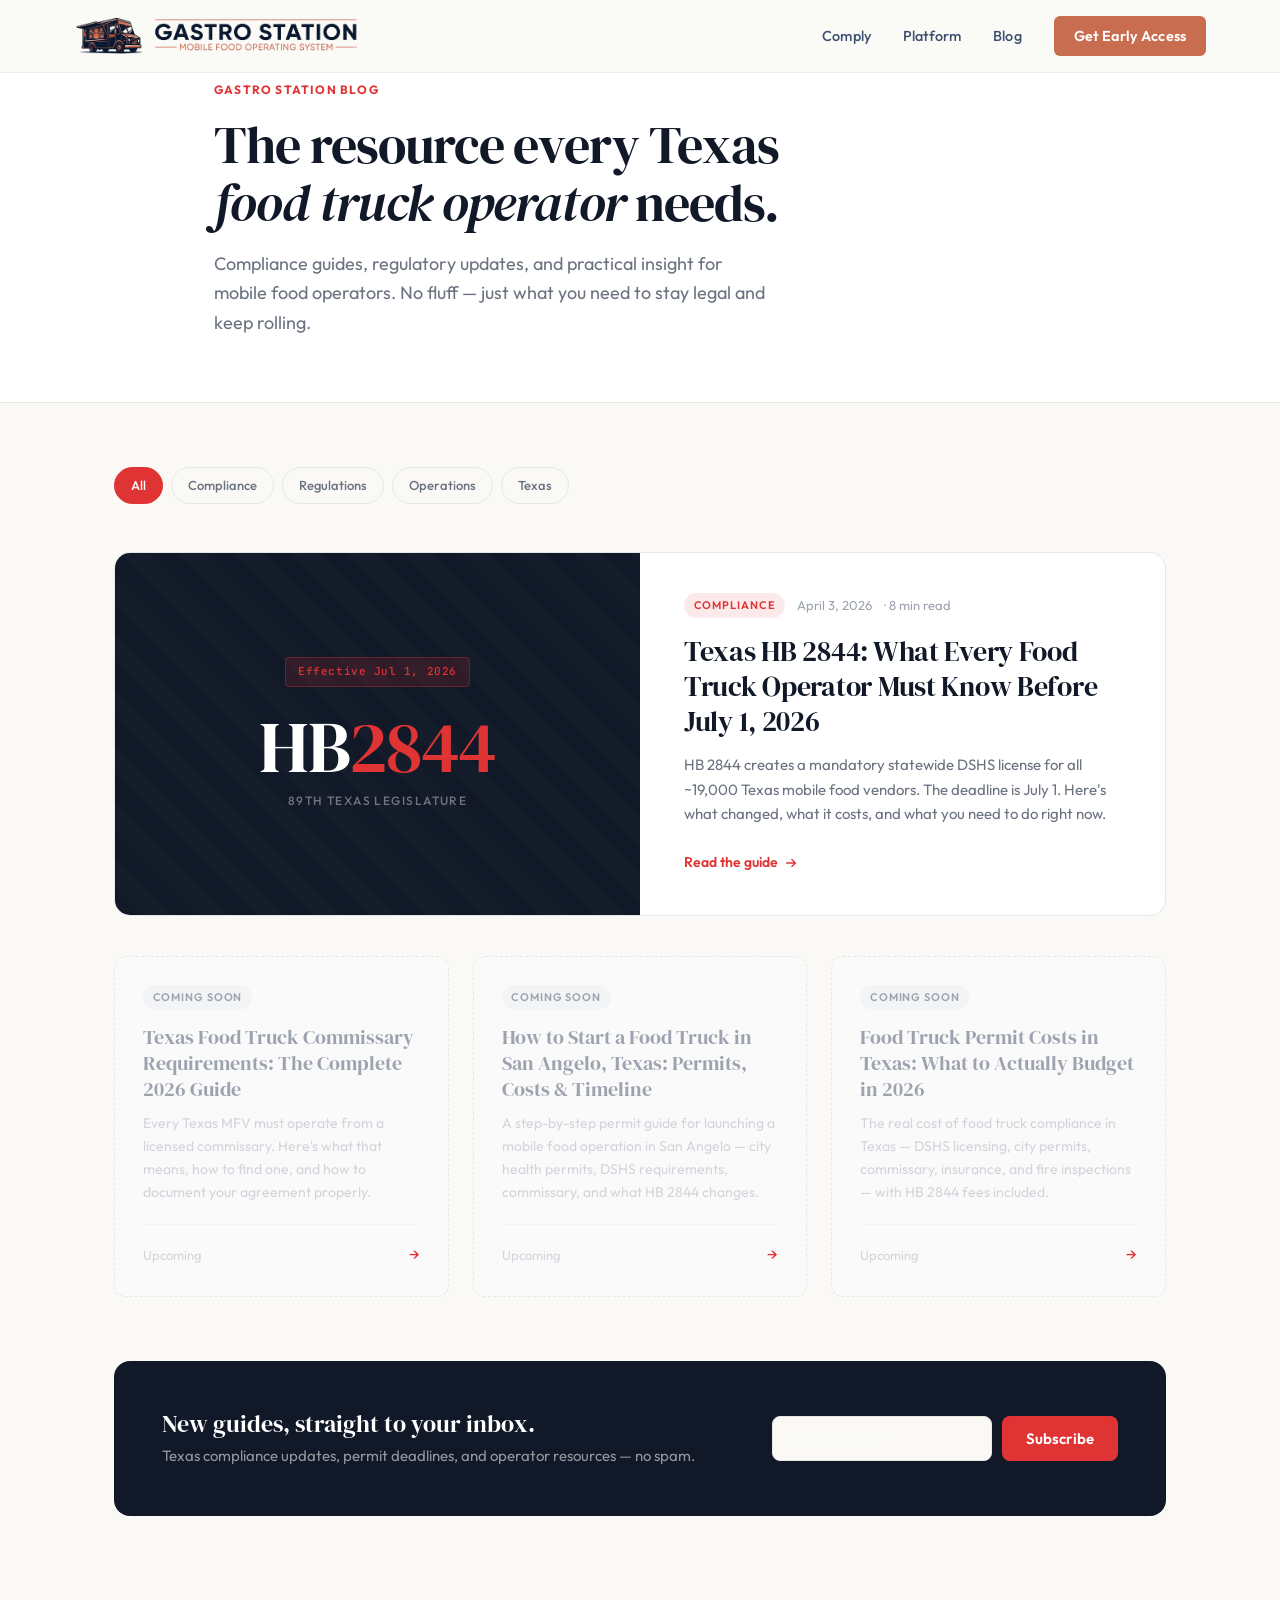
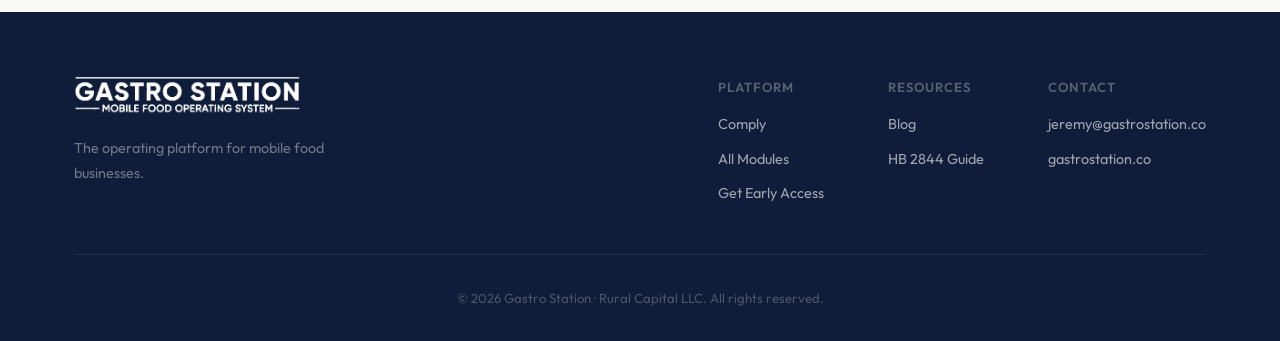
==== blog/index.html @ 03114f3d "Add files via upload add blog directory and first blog post, update sitemap with blog" ====
<!DOCTYPE html>
<html lang="en">
<head>
    <meta charset="UTF-8">
    <meta name="viewport" content="width=device-width, initial-scale=1.0">

    <!-- SEO -->
    <title>Blog — Gastro Station</title>
    <meta name="description" content="Compliance guides, regulatory updates, and practical resources for Texas food truck and mobile food unit operators. Built by Gastro Station.">
    <meta name="author" content="Gastro Station / Rural Capital LLC">
    <meta name="robots" content="index, follow">
    <link rel="canonical" href="https://gastrostation.co/blog/">

    <!-- Open Graph -->
    <meta property="og:title" content="Blog — Gastro Station">
    <meta property="og:description" content="Compliance guides, regulatory updates, and practical resources for Texas food truck and mobile food unit operators.">
    <meta property="og:type" content="website">
    <meta property="og:url" content="https://gastrostation.co/blog/">
    <meta property="og:image" content="https://gastrostation.co/images/og-image.png">
    <meta property="og:site_name" content="Gastro Station">

    <!-- Twitter -->
    <meta name="twitter:card" content="summary_large_image">
    <meta name="twitter:title" content="Blog — Gastro Station">
    <meta name="twitter:description" content="Compliance guides, regulatory updates, and practical resources for Texas food truck operators.">

    <!-- Favicon -->
    <link rel="icon" type="image/svg+xml" href="../favicon.svg">

    <!-- Fonts -->
    <link rel="preconnect" href="https://fonts.googleapis.com">
    <link rel="preconnect" href="https://fonts.gstatic.com" crossorigin>
    <link href="https://fonts.googleapis.com/css2?family=DM+Serif+Display:ital@0;1&family=Outfit:wght@300;400;500;600;700&family=JetBrains+Mono:wght@400;500&display=swap" rel="stylesheet">

    <!-- Shared styles -->
    <link rel="stylesheet" href="../css/style.css">

    <!-- Blog index styles -->
    <style>
        /* ── Blog index hero ─────────────────────────────────────────── */
        .blog-index-hero {
            padding: 5rem 0 4rem;
            background: var(--color-surface, #fff);
            border-bottom: 1px solid var(--color-border, #e5e7eb);
        }

        .blog-index-hero .container {
            max-width: 900px;
        }

        .blog-index-eyebrow {
            font-family: 'Outfit', sans-serif;
            font-size: 0.75rem;
            font-weight: 700;
            text-transform: uppercase;
            letter-spacing: 0.1em;
            color: var(--color-accent, #e03434);
            margin-bottom: 1rem;
        }

        .blog-index-title {
            font-family: 'DM Serif Display', Georgia, serif;
            font-size: clamp(2.25rem, 5vw, 3.25rem);
            font-weight: 400;
            line-height: 1.1;
            color: var(--color-heading, #111827);
            margin-bottom: 1.125rem;
            letter-spacing: -0.02em;
        }

        .blog-index-title em {
            font-style: italic;
        }

        .blog-index-desc {
            font-family: 'Outfit', sans-serif;
            font-size: 1.125rem;
            color: var(--color-text-muted, #6b7280);
            line-height: 1.65;
            max-width: 560px;
        }

        /* ── Blog grid ───────────────────────────────────────────────── */
        .blog-index-body {
            padding: 4rem 0 6rem;
        }

        .blog-index-body .container {
            max-width: 1100px;
        }

        /* Filter tabs */
        .blog-filters {
            display: flex;
            align-items: center;
            gap: 0.5rem;
            margin-bottom: 3rem;
            flex-wrap: wrap;
        }

        .blog-filter {
            font-family: 'Outfit', sans-serif;
            font-size: 0.8125rem;
            font-weight: 500;
            color: var(--color-text-muted, #6b7280);
            background: transparent;
            border: 1px solid var(--color-border, #e5e7eb);
            border-radius: 100px;
            padding: 0.4rem 1rem;
            cursor: pointer;
            text-decoration: none;
            transition: background 0.12s, color 0.12s, border-color 0.12s;
        }

        .blog-filter:hover,
        .blog-filter.active {
            background: var(--color-accent, #e03434);
            color: #fff;
            border-color: var(--color-accent, #e03434);
        }

        /* Featured post */
        .blog-featured {
            display: grid;
            grid-template-columns: 1fr 1fr;
            gap: 0;
            background: #fff;
            border: 1px solid var(--color-border, #e5e7eb);
            border-radius: 16px;
            overflow: hidden;
            margin-bottom: 2.5rem;
            transition: box-shadow 0.2s, transform 0.2s;
            text-decoration: none;
        }

        .blog-featured:hover {
            box-shadow: 0 12px 40px rgba(0,0,0,0.08);
            transform: translateY(-2px);
        }

        @media (max-width: 700px) {
            .blog-featured {
                grid-template-columns: 1fr;
            }
        }

        .blog-featured-visual {
            background: var(--color-dark, #111827);
            min-height: 280px;
            display: flex;
            align-items: center;
            justify-content: center;
            padding: 3rem;
            position: relative;
            overflow: hidden;
        }

        .blog-featured-visual::before {
            content: '';
            position: absolute;
            inset: 0;
            background: repeating-linear-gradient(
                45deg,
                transparent,
                transparent 20px,
                rgba(255,255,255,0.015) 20px,
                rgba(255,255,255,0.015) 40px
            );
        }

        .blog-featured-visual-inner {
            position: relative;
            text-align: center;
        }

        .blog-featured-date-badge {
            display: inline-block;
            font-family: 'JetBrains Mono', monospace;
            font-size: 0.6875rem;
            font-weight: 500;
            color: var(--color-accent, #e03434);
            background: color-mix(in srgb, var(--color-accent, #e03434) 15%, transparent);
            border: 1px solid color-mix(in srgb, var(--color-accent, #e03434) 30%, transparent);
            padding: 0.3rem 0.75rem;
            border-radius: 4px;
            letter-spacing: 0.05em;
            margin-bottom: 1.5rem;
        }

        .blog-featured-law {
            font-family: 'DM Serif Display', Georgia, serif;
            font-size: 4.5rem;
            font-weight: 400;
            color: #fff;
            line-height: 1;
            letter-spacing: -0.02em;
            margin-bottom: 0.5rem;
        }

        .blog-featured-law span {
            color: var(--color-accent, #e03434);
        }

        .blog-featured-law-sub {
            font-family: 'Outfit', sans-serif;
            font-size: 0.75rem;
            font-weight: 500;
            color: rgba(255,255,255,0.4);
            text-transform: uppercase;
            letter-spacing: 0.12em;
        }

        .blog-featured-content {
            padding: 2.5rem 2.75rem;
            display: flex;
            flex-direction: column;
            justify-content: center;
        }

        .blog-featured-meta {
            display: flex;
            align-items: center;
            gap: 0.75rem;
            margin-bottom: 1rem;
        }

        .blog-tag {
            font-family: 'Outfit', sans-serif;
            font-size: 0.6875rem;
            font-weight: 600;
            text-transform: uppercase;
            letter-spacing: 0.08em;
            color: var(--color-accent, #e03434);
            background: color-mix(in srgb, var(--color-accent, #e03434) 10%, transparent);
            padding: 0.2rem 0.6rem;
            border-radius: 100px;
        }

        .blog-date {
            font-family: 'Outfit', sans-serif;
            font-size: 0.8125rem;
            color: var(--color-text-muted, #9ca3af);
        }

        .blog-read-time {
            font-family: 'Outfit', sans-serif;
            font-size: 0.8125rem;
            color: var(--color-text-muted, #9ca3af);
        }

        .blog-featured-title {
            font-family: 'DM Serif Display', Georgia, serif;
            font-size: clamp(1.375rem, 2.5vw, 1.75rem);
            font-weight: 400;
            line-height: 1.25;
            color: var(--color-heading, #111827);
            margin-bottom: 0.875rem;
            letter-spacing: -0.01em;
        }

        .blog-featured-excerpt {
            font-family: 'Outfit', sans-serif;
            font-size: 0.9375rem;
            line-height: 1.65;
            color: var(--color-text-muted, #6b7280);
            margin-bottom: 1.5rem;
        }

        .blog-read-link {
            display: inline-flex;
            align-items: center;
            gap: 0.375rem;
            font-family: 'Outfit', sans-serif;
            font-size: 0.875rem;
            font-weight: 600;
            color: var(--color-accent, #e03434);
            text-decoration: none;
        }

        .blog-read-link svg {
            transition: transform 0.15s;
        }

        .blog-featured:hover .blog-read-link svg {
            transform: translateX(3px);
        }

        /* Grid for additional posts */
        .blog-grid {
            display: grid;
            grid-template-columns: repeat(auto-fill, minmax(300px, 1fr));
            gap: 1.5rem;
        }

        .blog-card {
            background: #fff;
            border: 1px solid var(--color-border, #e5e7eb);
            border-radius: 12px;
            padding: 1.75rem;
            text-decoration: none;
            display: flex;
            flex-direction: column;
            transition: box-shadow 0.2s, transform 0.2s;
        }

        .blog-card:hover {
            box-shadow: 0 8px 24px rgba(0,0,0,0.07);
            transform: translateY(-2px);
        }

        .blog-card-meta {
            display: flex;
            align-items: center;
            gap: 0.625rem;
            margin-bottom: 0.875rem;
        }

        .blog-card-title {
            font-family: 'DM Serif Display', Georgia, serif;
            font-size: 1.25rem;
            font-weight: 400;
            line-height: 1.3;
            color: var(--color-heading, #111827);
            margin-bottom: 0.625rem;
            flex-grow: 1;
        }

        .blog-card-excerpt {
            font-family: 'Outfit', sans-serif;
            font-size: 0.875rem;
            line-height: 1.65;
            color: var(--color-text-muted, #6b7280);
            margin-bottom: 1.25rem;
            flex-grow: 1;
        }

        .blog-card-footer {
            display: flex;
            align-items: center;
            justify-content: space-between;
            padding-top: 1rem;
            border-top: 1px solid var(--color-border, #e5e7eb);
        }

        .blog-card-date {
            font-family: 'Outfit', sans-serif;
            font-size: 0.8125rem;
            color: var(--color-text-muted, #9ca3af);
        }

        .blog-card-arrow {
            font-size: 1rem;
            color: var(--color-accent, #e03434);
            transition: transform 0.15s;
        }

        .blog-card:hover .blog-card-arrow {
            transform: translateX(3px);
        }

        /* Placeholder/coming-soon cards */
        .blog-card-placeholder {
            background: #fafafa;
            border-style: dashed;
        }

        .blog-card-placeholder .blog-card-title {
            color: var(--color-text-muted, #9ca3af);
        }

        .blog-card-placeholder .blog-card-excerpt {
            color: #d1d5db;
        }

        .blog-card-placeholder .blog-card-footer {
            border-top-color: #f3f4f6;
        }

        .blog-card-placeholder .blog-card-date {
            color: #d1d5db;
        }

        .coming-soon-badge {
            font-family: 'Outfit', sans-serif;
            font-size: 0.6875rem;
            font-weight: 600;
            text-transform: uppercase;
            letter-spacing: 0.08em;
            color: #9ca3af;
            background: #f3f4f6;
            padding: 0.2rem 0.6rem;
            border-radius: 100px;
        }

        /* Newsletter / subscribe strip */
        .blog-subscribe {
            margin-top: 4rem;
            background: var(--color-dark, #111827);
            border-radius: 16px;
            padding: 3rem;
            display: flex;
            align-items: center;
            justify-content: space-between;
            gap: 2rem;
        }

        @media (max-width: 640px) {
            .blog-subscribe {
                flex-direction: column;
                text-align: center;
            }
        }

        .blog-subscribe-text h3 {
            font-family: 'DM Serif Display', Georgia, serif;
            font-size: 1.5rem;
            font-weight: 400;
            color: #fff;
            margin-bottom: 0.375rem;
            line-height: 1.25;
        }

        .blog-subscribe-text p {
            font-family: 'Outfit', sans-serif;
            font-size: 0.9375rem;
            color: rgba(255,255,255,0.55);
            margin: 0;
            line-height: 1.5;
        }

        .blog-subscribe-form {
            display: flex;
            gap: 0.625rem;
            flex-shrink: 0;
        }

        @media (max-width: 480px) {
            .blog-subscribe-form {
                flex-direction: column;
                width: 100%;
            }
        }

        .blog-subscribe-input {
            font-family: 'Outfit', sans-serif;
            font-size: 0.9375rem;
            background: rgba(255,255,255,0.08);
            border: 1px solid rgba(255,255,255,0.15);
            color: #fff;
            padding: 0.75rem 1.125rem;
            border-radius: 8px;
            outline: none;
            width: 220px;
            transition: border-color 0.15s;
        }

        .blog-subscribe-input::placeholder {
            color: rgba(255,255,255,0.35);
        }

        .blog-subscribe-input:focus {
            border-color: rgba(255,255,255,0.4);
        }

        .blog-subscribe-btn {
            font-family: 'Outfit', sans-serif;
            font-weight: 600;
            font-size: 0.9375rem;
            background: var(--color-accent, #e03434);
            color: #fff;
            border: none;
            padding: 0.75rem 1.5rem;
            border-radius: 8px;
            cursor: pointer;
            white-space: nowrap;
            transition: opacity 0.15s;
        }

        .blog-subscribe-btn:hover {
            opacity: 0.88;
        }

        /* Nav logo */
        .nav-logo-img {
            height: 36px;
            width: auto;
        }
    </style>
</head>
<body>

    <!-- Navigation -->
    <nav class="nav" id="nav">
        <div class="container nav-container">
            <a href="https://gastrostation.co" class="nav-logo" aria-label="Gastro Station Home">
                <img src="../images/logo.png" alt="Gastro Station" class="nav-logo-img">
            </a>
            <div class="nav-links">
                <a href="https://gastrostation.co/#comply" class="nav-link">Comply</a>
                <a href="https://gastrostation.co/#platform" class="nav-link">Platform</a>
                <a href="/blog/" class="nav-link" aria-current="page">Blog</a>
                <a href="https://gastrostation.co/#signup" class="nav-link nav-cta">Get Early Access</a>
            </div>
            <button class="nav-toggle" aria-label="Toggle navigation" aria-expanded="false">
                <span></span><span></span><span></span>
            </button>
        </div>
    </nav>

    <!-- Mobile Nav -->
    <div class="mobile-nav" id="mobile-nav" role="navigation" aria-label="Mobile navigation">
        <a href="https://gastrostation.co/#comply" class="mobile-nav-link">Comply</a>
        <a href="https://gastrostation.co/#platform" class="mobile-nav-link">Platform</a>
        <a href="/blog/" class="mobile-nav-link">Blog</a>
        <a href="https://gastrostation.co/#signup" class="mobile-nav-link nav-cta">Get Early Access</a>
    </div>

    <!-- Hero -->
    <section class="blog-index-hero">
        <div class="container">
            <div class="blog-index-eyebrow">Gastro Station Blog</div>
            <h1 class="blog-index-title">The resource every Texas<br><em>food truck operator</em> needs.</h1>
            <p class="blog-index-desc">Compliance guides, regulatory updates, and practical insight for mobile food operators. No fluff — just what you need to stay legal and keep rolling.</p>
        </div>
    </section>

    <!-- Blog content -->
    <main class="blog-index-body">
        <div class="container">

            <!-- Filter tabs -->
            <div class="blog-filters" role="navigation" aria-label="Blog categories">
                <a href="#" class="blog-filter active">All</a>
                <a href="#" class="blog-filter">Compliance</a>
                <a href="#" class="blog-filter">Regulations</a>
                <a href="#" class="blog-filter">Operations</a>
                <a href="#" class="blog-filter">Texas</a>
            </div>

            <!-- Featured post -->
            <a href="/blog/texas-hb-2844-food-truck-license.html" class="blog-featured" aria-label="Read: Texas HB 2844 — What Every Food Truck Operator Must Know Before July 1, 2026">
                <div class="blog-featured-visual">
                    <div class="blog-featured-visual-inner">
                        <div class="blog-featured-date-badge">Effective Jul 1, 2026</div>
                        <div class="blog-featured-law">HB<span>2844</span></div>
                        <div class="blog-featured-law-sub">89th Texas Legislature</div>
                    </div>
                </div>
                <div class="blog-featured-content">
                    <div class="blog-featured-meta">
                        <span class="blog-tag">Compliance</span>
                        <span class="blog-date">April 3, 2026</span>
                        <span class="blog-read-time">· 8 min read</span>
                    </div>
                    <h2 class="blog-featured-title">Texas HB 2844: What Every Food Truck Operator Must Know Before July 1, 2026</h2>
                    <p class="blog-featured-excerpt">HB 2844 creates a mandatory statewide DSHS license for all ~19,000 Texas mobile food vendors. The deadline is July 1. Here's what changed, what it costs, and what you need to do right now.</p>
                    <span class="blog-read-link">
                        Read the guide
                        <svg viewBox="0 0 16 16" fill="none" width="14" height="14"><path d="M3 8h10M9 4l4 4-4 4" stroke="currentColor" stroke-width="1.5" stroke-linecap="round" stroke-linejoin="round"/></svg>
                    </span>
                </div>
            </a>

            <!-- Post grid — coming soon placeholders to show the pattern -->
            <div class="blog-grid">

                <!-- Placeholder 2 -->
                <div class="blog-card blog-card-placeholder" aria-hidden="true">
                    <div class="blog-card-meta">
                        <span class="coming-soon-badge">Coming Soon</span>
                    </div>
                    <h3 class="blog-card-title">Texas Food Truck Commissary Requirements: The Complete 2026 Guide</h3>
                    <p class="blog-card-excerpt">Every Texas MFV must operate from a licensed commissary. Here's what that means, how to find one, and how to document your agreement properly.</p>
                    <div class="blog-card-footer">
                        <span class="blog-card-date">Upcoming</span>
                        <span class="blog-card-arrow">→</span>
                    </div>
                </div>

                <!-- Placeholder 3 -->
                <div class="blog-card blog-card-placeholder" aria-hidden="true">
                    <div class="blog-card-meta">
                        <span class="coming-soon-badge">Coming Soon</span>
                    </div>
                    <h3 class="blog-card-title">How to Start a Food Truck in San Angelo, Texas: Permits, Costs &amp; Timeline</h3>
                    <p class="blog-card-excerpt">A step-by-step permit guide for launching a mobile food operation in San Angelo — city health permits, DSHS requirements, commissary, and what HB 2844 changes.</p>
                    <div class="blog-card-footer">
                        <span class="blog-card-date">Upcoming</span>
                        <span class="blog-card-arrow">→</span>
                    </div>
                </div>

                <!-- Placeholder 4 -->
                <div class="blog-card blog-card-placeholder" aria-hidden="true">
                    <div class="blog-card-meta">
                        <span class="coming-soon-badge">Coming Soon</span>
                    </div>
                    <h3 class="blog-card-title">Food Truck Permit Costs in Texas: What to Actually Budget in 2026</h3>
                    <p class="blog-card-excerpt">The real cost of food truck compliance in Texas — DSHS licensing, city permits, commissary, insurance, and fire inspections — with HB 2844 fees included.</p>
                    <div class="blog-card-footer">
                        <span class="blog-card-date">Upcoming</span>
                        <span class="blog-card-arrow">→</span>
                    </div>
                </div>

            </div>

            <!-- Subscribe strip -->
            <div class="blog-subscribe">
                <div class="blog-subscribe-text">
                    <h3>New guides, straight to your inbox.</h3>
                    <p>Texas compliance updates, permit deadlines, and operator resources — no spam.</p>
                </div>
                <form class="blog-subscribe-form" name="blog-subscribe" method="POST" data-netlify="true" action="/success.html">
                    <input type="hidden" name="form-name" value="blog-subscribe">
                    <input
                        type="email"
                        name="email"
                        class="blog-subscribe-input"
                        placeholder="you@email.com"
                        required
                        aria-label="Email address"
                    >
                    <button type="submit" class="blog-subscribe-btn">Subscribe</button>
                </form>
            </div>

        </div>
    </main>

    <!-- Footer -->
    <footer class="footer">
        <div class="container">
            <div class="footer-content">
                <div class="footer-brand">
                    <div class="footer-logo">
                        <img src="../images/logo-footer.png" alt="Gastro Station" class="footer-logo-img">
                    </div>
                    <p class="footer-tagline">The operating platform for mobile food businesses.</p>
                </div>
                <div class="footer-links">
                    <div class="footer-col">
                        <h4>Platform</h4>
                        <a href="https://gastrostation.co/#comply">Comply</a>
                        <a href="https://gastrostation.co/#platform">All Modules</a>
                        <a href="https://gastrostation.co/#signup">Get Early Access</a>
                    </div>
                    <div class="footer-col">
                        <h4>Resources</h4>
                        <a href="/blog/">Blog</a>
                        <a href="/blog/texas-hb-2844-food-truck-license.html">HB 2844 Guide</a>
                    </div>
                    <div class="footer-col">
                        <h4>Contact</h4>
                        <a href="mailto:jeremy@gastrostation.co">jeremy@gastrostation.co</a>
                        <a href="https://gastrostation.co">gastrostation.co</a>
                    </div>
                </div>
            </div>
            <div class="footer-bottom">
                <p>&copy; 2026 Gastro Station &middot; Rural Capital LLC. All rights reserved.</p>
            </div>
        </div>
    </footer>

    <script>
        // Nav scroll
        const nav = document.getElementById('nav');
        window.addEventListener('scroll', () => {
            nav.classList.toggle('nav-scrolled', window.scrollY > 20);
        });

        // Mobile nav toggle
        const toggle = document.querySelector('.nav-toggle');
        const mobileNav = document.getElementById('mobile-nav');
        if (toggle && mobileNav) {
            toggle.addEventListener('click', () => {
                const expanded = toggle.getAttribute('aria-expanded') === 'true';
                toggle.setAttribute('aria-expanded', String(!expanded));
                mobileNav.classList.toggle('active');
            });
        }
    </script>

</body>
</html>
---- css/style.css ----
/* ============================================
   GASTRO STATION — Landing Page Styles
   Aesthetic: Editorial warmth + industrial clarity
   ============================================ */

/* --- CSS Variables --- */
:root {
    /* Core palette — navy + terra cotta (logo-matched) */
    --navy: #0f1d3a;
    --navy-mid: #1e2d4d;
    --slate: #3d4f6e;
    --warm-gray: #7a8a9e;
    --light-gray: #e8e6e1;
    --cream: #f5f3ee;
    --off-white: #faf9f6;
    --white: #ffffff;

    /* Accent — terra cotta from logo */
    --terra-cotta: #c86d4f;
    --terra-cotta-dark: #a85a3f;
    --terra-cotta-light: #d9896e;
    --terra-cotta-glow: rgba(200, 109, 79, 0.15);
    --terra-cotta-subtle: rgba(200, 109, 79, 0.08);

    /* Functional */
    --green: #2d8a56;
    --green-bg: rgba(45, 138, 86, 0.1);
    --amber: #d4920a;
    --amber-bg: rgba(212, 146, 10, 0.1);
    --red: #c23a3a;
    --red-bg: rgba(194, 58, 58, 0.1);

    /* Backgrounds */
    --bg-primary: var(--off-white);
    --bg-section: var(--cream);
    --bg-dark: var(--navy);
    --bg-card: var(--white);

    /* Typography */
    --font-display: 'DM Serif Display', Georgia, serif;
    --font-body: 'Outfit', -apple-system, sans-serif;
    --font-mono: 'JetBrains Mono', monospace;

    /* Spacing */
    --section-padding: 7rem 0;
    --container-width: 1180px;

    /* Motion */
    --ease-out: cubic-bezier(0.16, 1, 0.3, 1);
    --ease-spring: cubic-bezier(0.34, 1.56, 0.64, 1);
}

/* --- Reset & Base --- */
*, *::before, *::after {
    box-sizing: border-box;
    margin: 0;
    padding: 0;
}

html {
    scroll-behavior: smooth;
    -webkit-font-smoothing: antialiased;
    -moz-osx-font-smoothing: grayscale;
}

body {
    font-family: var(--font-body);
    font-weight: 400;
    font-size: 1rem;
    line-height: 1.7;
    color: var(--navy);
    background: var(--bg-primary);
    overflow-x: hidden;
}

.container {
    max-width: var(--container-width);
    margin: 0 auto;
    padding: 0 1.5rem;
}

img { max-width: 100%; height: auto; }
a { color: inherit; text-decoration: none; }
.hidden { display: none !important; }
.hide-mobile { display: inline; }
.sr-only {
    position: absolute;
    width: 1px;
    height: 1px;
    padding: 0;
    margin: -1px;
    overflow: hidden;
    clip: rect(0, 0, 0, 0);
    white-space: nowrap;
    border: 0;
}

/* Paintbrush underline — used on "first" in problem section */
.text-brush-first {
    position: relative;
    white-space: nowrap;
    color: var(--terra-cotta);
}

.text-brush-first::after {
    content: '';
    position: absolute;
    left: -3px;
    right: -3px;
    bottom: -7px;
    height: 14px;
    background-image: url("data:image/svg+xml,%3Csvg xmlns='http://www.w3.org/2000/svg' viewBox='0 0 120 14' preserveAspectRatio='none'%3E%3Cpath d='M3,9 C20,5.5 55,5 85,6.5 C100,7.5 112,8 118,9.5 C116,12 108,13 95,12 C72,11 38,11.5 12,11 C7,10.5 3,10.5 3,9 Z' fill='%23c86d4f' opacity='0.88'/%3E%3Cpath d='M108,7.5 C113,7 117,8 119,9.5' stroke='%23c86d4f' stroke-width='1.5' fill='none' stroke-linecap='round' opacity='0.45'/%3E%3C/svg%3E");
    background-repeat: no-repeat;
    background-size: 100% 100%;
    pointer-events: none;
}

/* --- Typography --- */
h1, h2, h3 {
    font-family: var(--font-display);
    font-weight: 400;
    line-height: 1.15;
}

h2 { font-size: clamp(2rem, 5vw, 3rem); }
h3 { font-size: clamp(1.25rem, 2.5vw, 1.5rem); }

/* --- Buttons --- */
.btn {
    display: inline-flex;
    align-items: center;
    gap: 0.5rem;
    padding: 0.875rem 1.75rem;
    font-family: var(--font-body);
    font-size: 0.95rem;
    font-weight: 600;
    border-radius: 8px;
    border: none;
    cursor: pointer;
    transition: all 0.3s var(--ease-out);
    text-decoration: none;
    letter-spacing: 0.01em;
}

.btn-primary {
    background: var(--terra-cotta);
    color: var(--white);
    box-shadow: 0 2px 12px rgba(200, 109, 79, 0.3);
}

.btn-primary:hover {
    background: var(--terra-cotta-dark);
    box-shadow: 0 4px 20px rgba(200, 109, 79, 0.4);
    transform: translateY(-1px);
}

.btn-ghost {
    background: transparent;
    color: var(--navy);
    border: 1.5px solid var(--navy);
}

.btn-ghost:hover {
    background: var(--navy);
    color: var(--white);
}

.btn-arrow {
    width: 18px;
    height: 18px;
    transition: transform 0.3s var(--ease-out);
}

.btn:hover .btn-arrow {
    transform: translateX(3px);
}

/* --- Navigation --- */
.nav {
    position: fixed;
    top: 0;
    left: 0;
    right: 0;
    z-index: 100;
    background: rgba(250, 249, 246, 0.85);
    backdrop-filter: blur(20px);
    -webkit-backdrop-filter: blur(20px);
    border-bottom: 1px solid rgba(15, 29, 58, 0.06);
    transition: all 0.3s var(--ease-out);
}

.nav.scrolled {
    box-shadow: 0 1px 20px rgba(15, 29, 58, 0.08);
}

.nav-container {
    display: flex;
    align-items: center;
    justify-content: space-between;
    height: 72px;
}

.nav-logo {
    display: flex;
    align-items: center;
    text-decoration: none;
}

.nav-logo-img {
    height: 44px;
    width: auto;
}

.nav-links {
    display: flex;
    align-items: center;
    gap: 2rem;
}

.nav-link {
    font-size: 0.9rem;
    font-weight: 500;
    color: var(--slate);
    transition: color 0.2s;
    letter-spacing: 0.01em;
}

.nav-link:hover {
    color: var(--navy);
}

.nav-link.nav-cta {
    background: var(--terra-cotta);
    color: var(--white);
    padding: 0.5rem 1.25rem;
    border-radius: 6px;
    font-weight: 600;
}

.nav-link.nav-cta:hover {
    background: var(--terra-cotta-dark);
}

/* Mobile nav toggle */
.nav-toggle {
    display: none;
    flex-direction: column;
    gap: 5px;
    background: none;
    border: none;
    cursor: pointer;
    padding: 4px;
}

.nav-toggle span {
    display: block;
    width: 24px;
    height: 2px;
    background: var(--navy);
    border-radius: 2px;
    transition: all 0.3s var(--ease-out);
}

.nav-toggle.active span:nth-child(1) {
    transform: rotate(45deg) translate(5px, 5px);
}
.nav-toggle.active span:nth-child(2) {
    opacity: 0;
}
.nav-toggle.active span:nth-child(3) {
    transform: rotate(-45deg) translate(5px, -5px);
}

.mobile-nav {
    position: fixed;
    top: 72px;
    left: 0;
    right: 0;
    background: var(--off-white);
    padding: 1.5rem;
    display: none;
    flex-direction: column;
    gap: 1rem;
    z-index: 99;
    border-bottom: 1px solid rgba(15, 29, 58, 0.08);
    box-shadow: 0 8px 30px rgba(15, 29, 58, 0.1);
}

.mobile-nav.active {
    display: flex;
}

.mobile-nav-link {
    font-size: 1.1rem;
    font-weight: 500;
    color: var(--navy);
    padding: 0.75rem 0;
    border-bottom: 1px solid var(--light-gray);
}

.mobile-nav-link.nav-cta {
    background: var(--terra-cotta);
    color: var(--white);
    border: none;
    padding: 0.875rem 1.5rem;
    border-radius: 8px;
    text-align: center;
    margin-top: 0.5rem;
}

/* --- Hero Section --- */
.hero {
    padding: 10rem 0 6rem;
    position: relative;
    overflow: hidden;
    min-height: 85vh;
    display: flex;
    align-items: center;
}

.hero-bg-pattern {
    position: absolute;
    inset: 0;
    background-image:
        radial-gradient(circle at 20% 50%, var(--terra-cotta-subtle) 0%, transparent 50%),
        radial-gradient(circle at 80% 20%, rgba(15, 29, 58, 0.03) 0%, transparent 40%);
    pointer-events: none;
}

/* Subtle grain overlay */
.hero::before {
    content: '';
    position: absolute;
    inset: 0;
    background: url("data:image/svg+xml,%3Csvg viewBox='0 0 256 256' xmlns='http://www.w3.org/2000/svg'%3E%3Cfilter id='n'%3E%3CfeTurbulence type='fractalNoise' baseFrequency='0.85' numOctaves='4' stitchTiles='stitch'/%3E%3C/filter%3E%3Crect width='100%25' height='100%25' filter='url(%23n)' opacity='0.03'/%3E%3C/svg%3E");
    pointer-events: none;
    z-index: 0;
}

.hero > .container {
    position: relative;
    z-index: 1;
    display: grid;
    grid-template-columns: 1fr 1fr;
    gap: 4rem;
    align-items: center;
}

.hero-badge {
    display: inline-flex;
    align-items: center;
    gap: 0.5rem;
    padding: 0.4rem 1rem;
    background: var(--terra-cotta-glow);
    border: 1px solid rgba(200, 109, 79, 0.2);
    border-radius: 100px;
    font-size: 0.82rem;
    font-weight: 600;
    color: var(--terra-cotta-dark);
    margin-bottom: 1.5rem;
    letter-spacing: 0.02em;
}

.badge-dot {
    width: 7px;
    height: 7px;
    background: var(--terra-cotta);
    border-radius: 50%;
    animation: pulse-dot 2s ease-in-out infinite;
}

@keyframes pulse-dot {
    0%, 100% { opacity: 1; }
    50% { opacity: 0.4; }
}

.hero-headline {
    font-size: clamp(2.75rem, 6vw, 4rem);
    line-height: 1.08;
    color: var(--navy);
    margin-bottom: 1.25rem;
}

.hero-headline em {
    color: var(--terra-cotta);
    font-style: italic;
}

.hero-sub {
    font-size: 1.15rem;
    color: var(--slate);
    line-height: 1.7;
    margin-bottom: 2rem;
    max-width: 480px;
}

.hero-actions {
    display: flex;
    gap: 1rem;
    margin-bottom: 1.5rem;
    flex-wrap: wrap;
}

.hero-note {
    font-size: 0.82rem;
    color: var(--warm-gray);
    font-weight: 500;
}

/* Hero dashboard mockup */
.hero-visual {
    position: relative;
}

.hero-card {
    background: var(--white);
    border-radius: 12px;
    border: 1px solid rgba(15, 29, 58, 0.08);
    box-shadow:
        0 1px 3px rgba(15, 29, 58, 0.04),
        0 8px 40px rgba(15, 29, 58, 0.08);
    overflow: hidden;
    animation: card-float 0.8s var(--ease-out) both;
}

.hero-card-main {
    animation-delay: 0.2s;
}

@keyframes card-float {
    from {
        opacity: 0;
        transform: translateY(20px);
    }
    to {
        opacity: 1;
        transform: translateY(0);
    }
}

.card-header {
    display: flex;
    align-items: center;
    gap: 0.6rem;
    padding: 1rem 1.25rem;
    background: var(--cream);
    font-size: 0.85rem;
    font-weight: 600;
    color: var(--navy);
    border-bottom: 1px solid rgba(15, 29, 58, 0.06);
}

.card-status {
    width: 8px;
    height: 8px;
    border-radius: 50%;
}

.card-status-good {
    background: var(--green);
}

.card-items {
    padding: 0.5rem 0;
}

.card-item {
    display: flex;
    align-items: center;
    gap: 0.75rem;
    padding: 0.625rem 1.25rem;
    font-size: 0.82rem;
    border-bottom: 1px solid rgba(15, 29, 58, 0.04);
}

.card-item:last-child {
    border-bottom: none;
}

.item-check {
    width: 22px;
    height: 22px;
    display: flex;
    align-items: center;
    justify-content: center;
    background: var(--green-bg);
    color: var(--green);
    border-radius: 50%;
    font-size: 0.7rem;
    font-weight: 700;
    flex-shrink: 0;
}

.item-check.warning-icon {
    background: var(--amber-bg);
    color: var(--amber);
}

.item-label {
    flex: 1;
    font-weight: 500;
    color: var(--navy);
}

.item-badge {
    font-size: 0.7rem;
    font-weight: 600;
    padding: 0.2rem 0.6rem;
    border-radius: 100px;
    letter-spacing: 0.02em;
}

.item-current {
    background: var(--green-bg);
    color: var(--green);
}

.item-expiring {
    background: var(--amber-bg);
    color: var(--amber);
}

.card-footer {
    display: flex;
    justify-content: space-between;
    align-items: center;
    padding: 0.75rem 1.25rem;
    background: var(--cream);
    font-size: 0.78rem;
    border-top: 1px solid rgba(15, 29, 58, 0.06);
}

.card-score {
    font-weight: 600;
    color: var(--green);
}

.card-action {
    font-weight: 600;
    color: var(--terra-cotta);
}

.hero-card-alert {
    position: absolute;
    bottom: -1.5rem;
    left: -2rem;
    display: flex;
    align-items: center;
    gap: 0.75rem;
    padding: 0.875rem 1.25rem;
    animation-delay: 0.6s;
    max-width: 300px;
}

.alert-icon {
    font-size: 1.25rem;
    flex-shrink: 0;
}

.alert-content {
    display: flex;
    flex-direction: column;
    font-size: 0.78rem;
    line-height: 1.4;
}

.alert-content strong {
    color: var(--navy);
}

.alert-content span {
    color: var(--warm-gray);
}

/* --- Sections --- */
.section {
    padding: var(--section-padding);
}

.section-intro {
    max-width: 640px;
    margin-bottom: 3.5rem;
}

.section-label {
    display: inline-block;
    font-family: var(--font-mono);
    font-size: 0.78rem;
    font-weight: 500;
    text-transform: uppercase;
    letter-spacing: 0.12em;
    color: var(--terra-cotta);
    margin-bottom: 0.75rem;
}

.section-title {
    margin-bottom: 1rem;
    color: var(--navy);
}

.accent {
    color: var(--terra-cotta);
}

.section-desc {
    font-size: 1.05rem;
    color: var(--slate);
    line-height: 1.75;
}

/* --- Problem Section --- */
.problem-section {
    background: var(--bg-section);
}

.problem-grid {
    display: grid;
    grid-template-columns: repeat(3, 1fr);
    gap: 2rem;
}

.problem-card {
    padding: 2rem;
    background: var(--white);
    border-radius: 12px;
    border: 1px solid rgba(15, 29, 58, 0.06);
}

.problem-number {
    font-family: var(--font-mono);
    font-size: 0.82rem;
    font-weight: 500;
    color: var(--terra-cotta);
    margin-bottom: 1rem;
    letter-spacing: 0.05em;
}

.problem-card h3 {
    margin-bottom: 0.75rem;
}

.problem-card p {
    font-size: 0.95rem;
    color: var(--slate);
    line-height: 1.7;
}

/* --- Comply Features --- */
.comply-section {
    background: var(--bg-primary);
}

.features-grid {
    display: grid;
    grid-template-columns: repeat(2, 1fr);
    gap: 1.5rem;
}

.feature-card {
    padding: 2.25rem;
    background: var(--white);
    border-radius: 12px;
    border: 1px solid rgba(15, 29, 58, 0.06);
    transition: all 0.3s var(--ease-out);
}

.feature-card:hover {
    border-color: rgba(200, 109, 79, 0.15);
    box-shadow: 0 4px 24px rgba(15, 29, 58, 0.06);
}

.feature-card-large {
    grid-column: 1 / -1;
    display: grid;
    grid-template-columns: 1fr 1fr;
    gap: 2rem;
    background: var(--navy);
    color: var(--off-white);
    border: none;
}

.feature-card-large:hover {
    border-color: transparent;
    box-shadow: 0 8px 40px rgba(15, 29, 58, 0.2);
}

.feature-card-large h3 {
    color: var(--white);
}

.feature-card-large p {
    color: var(--white);
}

.feature-icon {
    width: 44px;
    height: 44px;
    display: flex;
    align-items: center;
    justify-content: center;
    margin-bottom: 1.25rem;
    color: var(--terra-cotta);
}

.feature-icon svg {
    width: 32px;
    height: 32px;
}

.feature-card h3 {
    margin-bottom: 0.75rem;
}

.feature-card p {
    font-size: 0.95rem;
    color: var(--slate);
    line-height: 1.7;
}

.feature-card.feature-card-large p {
    color: rgba(255, 255, 255, 0.85);
}

.feature-card-large .feature-icon {
    color: var(--terra-cotta-light);
}

.feature-list {
    list-style: none;
    padding: 0;
    /* margin-top: 1.5rem; */
}

.feature-list li {
    position: relative;
    padding-left: 1.25rem;
    margin-bottom: 0.625rem;
    font-size: 0.9rem;
    color: rgba(255, 255, 255, 0.9);
}

.feature-list li::before {
    content: '';
    position: absolute;
    left: 0;
    top: 0.55em;
    width: 6px;
    height: 6px;
    background: var(--terra-cotta);
    border-radius: 50%;
}

/* --- Pricing Teaser --- */
.pricing-teaser {
    margin-top: 3rem;
    display: flex;
    justify-content: center;
}

.pricing-card {
    text-align: center;
    padding: 2.5rem 3rem;
    background: var(--cream);
    border-radius: 16px;
    border: 1px solid rgba(15, 29, 58, 0.06);
    max-width: 500px;
    width: 100%;
}

.pricing-amount {
    display: flex;
    align-items: baseline;
    justify-content: center;
    gap: 0.1rem;
    margin-bottom: 0.5rem;
}

.pricing-dollar {
    font-family: var(--font-display);
    font-size: 1.5rem;
    color: var(--navy);
}

.pricing-number {
    font-family: var(--font-display);
    font-size: 3.5rem;
    line-height: 1;
    color: var(--navy);
}

.pricing-period {
    font-size: 0.95rem;
    color: var(--warm-gray);
    font-weight: 500;
    margin-left: 0.25rem;
}

.pricing-desc {
    font-size: 1rem;
    color: var(--slate);
    margin-bottom: 1rem;
}

.pricing-details {
    display: flex;
    align-items: center;
    justify-content: center;
    gap: 0.75rem;
    font-size: 0.82rem;
    color: var(--warm-gray);
    font-weight: 500;
    flex-wrap: wrap;
}

.pricing-divider {
    color: var(--light-gray);
}

/* --- Platform Section --- */
.platform-section {
    background: var(--bg-dark);
    color: var(--off-white);
}

.platform-section .section-label {
    color: var(--terra-cotta-light);
}

.platform-section .section-title {
    color: var(--white);
}

.platform-section .section-desc {
    color: rgba(255, 255, 255, 0.6);
}

.modules-grid {
    display: grid;
    grid-template-columns: repeat(3, 1fr);
    gap: 1.25rem;
}

.module-card {
    padding: 2rem;
    border-radius: 12px;
    border: 1px solid rgba(255, 255, 255, 0.08);
    background: rgba(255, 255, 255, 0.04);
    transition: all 0.3s var(--ease-out);
    position: relative;
    overflow: hidden;
}

.module-card:hover {
    border-color: rgba(255, 255, 255, 0.12);
    background: rgba(255, 255, 255, 0.06);
}

.module-active {
    border-color: var(--terra-cotta);
    background: rgba(200, 109, 79, 0.08);
}

.module-active:hover {
    background: rgba(200, 109, 79, 0.12);
    border-color: var(--terra-cotta);
}

.module-status {
    font-family: var(--font-mono);
    font-size: 0.7rem;
    font-weight: 500;
    text-transform: uppercase;
    letter-spacing: 0.1em;
    color: rgba(255, 255, 255, 0.4);
    margin-bottom: 1rem;
}

.module-active .module-status {
    color: var(--terra-cotta-light);
}

.module-status:has(+ .module-icon + h3 + p) {
    /* fallback — overridden below for Coming Soon */
}

.module-future .module-status {
    color: rgba(255, 255, 255, 0.4);
}

/* "Coming Soon" badge — amber to sit between Planned and active */
.module-future .module-status[data-status="coming-soon"] {
    color: var(--amber);
}

.module-icon {
    width: 36px;
    height: 36px;
    margin-bottom: 1rem;
    color: rgba(255, 255, 255, 0.5);
}

.module-active .module-icon {
    color: var(--terra-cotta-light);
}

.module-icon svg {
    width: 100%;
    height: 100%;
}

.module-card h3 {
    font-size: 1.25rem;
    color: var(--white);
    margin-bottom: 0.375rem;
}

.module-card p {
    font-size: 0.88rem;
    color: rgba(255, 255, 255, 0.5);
    line-height: 1.5;
}

.module-active p {
    color: rgba(255, 255, 255, 0.7);
}

/* --- Context / Stats --- */
.context-section {
    padding: 5rem 0;
    background: var(--cream);
}

.context-grid {
    display: grid;
    grid-template-columns: repeat(3, 1fr);
    gap: 2rem;
    text-align: center;
}

.stat-number {
    display: block;
    font-family: var(--font-display);
    font-size: clamp(2.5rem, 5vw, 3.5rem);
    color: var(--navy);
    line-height: 1.1;
    margin-bottom: 0.5rem;
}

.stat-label {
    font-size: 0.95rem;
    color: var(--slate);
    font-weight: 500;
}

.stat-cite {
    display: inline-flex;
    align-items: center;
    justify-content: center;
    position: relative;
    width: 15px;
    height: 15px;
    border-radius: 50%;
    background: transparent;
    border: 1.5px solid var(--warm-gray);
    color: var(--warm-gray);
    cursor: pointer;
    padding: 0;
    margin-left: 5px;
    vertical-align: middle;
    transition: border-color 0.2s, color 0.2s;
}

.stat-cite:hover {
    border-color: var(--terra-cotta);
    color: var(--terra-cotta);
}

.stat-cite-icon {
    font-family: var(--font-body);
    font-size: 0.6rem;
    font-weight: 700;
    font-style: italic;
    line-height: 1;
    pointer-events: none;
}

.stat-cite-tooltip {
    display: none;
    position: absolute;
    bottom: calc(100% + 8px);
    left: 50%;
    transform: translateX(-50%);
    background: var(--navy);
    color: rgba(255, 255, 255, 0.88);
    font-family: var(--font-body);
    font-size: 0.75rem;
    font-weight: 400;
    line-height: 1.5;
    white-space: normal;
    width: 240px;
    padding: 0.6rem 0.75rem;
    border-radius: 6px;
    box-shadow: 0 4px 16px rgba(15, 29, 58, 0.2);
    text-align: left;
    pointer-events: none;
    z-index: 100;
}

.stat-cite-tooltip::after {
    content: '';
    position: absolute;
    top: 100%;
    left: 50%;
    transform: translateX(-50%);
    border: 5px solid transparent;
    border-top-color: var(--navy);
}

.stat-cite:hover .stat-cite-tooltip,
.stat-cite:focus .stat-cite-tooltip {
    display: block;
}

/* --- Signup Section --- */
.signup-section {
    background: var(--bg-primary);
    padding: 7rem 0 8rem;
}

.signup-wrapper {
    display: grid;
    grid-template-columns: 1fr 1fr;
    gap: 4rem;
    align-items: start;
}

.signup-content .section-title {
    margin-bottom: 1rem;
}

.signup-benefits {
    margin-top: 2rem;
    display: flex;
    flex-direction: column;
    gap: 0.75rem;
}

.signup-benefit {
    display: flex;
    align-items: center;
    gap: 0.75rem;
    font-size: 0.95rem;
    color: var(--slate);
    font-weight: 500;
}

.signup-benefit span {
    color: var(--green);
    font-weight: 700;
}

/* Form Styles */
.signup-form-wrapper {
    background: var(--white);
    border-radius: 16px;
    border: 1px solid rgba(15, 29, 58, 0.08);
    box-shadow: 0 4px 24px rgba(15, 29, 58, 0.06);
    padding: 2.5rem;
}

.signup-form {
    display: flex;
    flex-direction: column;
    gap: 1.25rem;
}

.form-group {
    display: flex;
    flex-direction: column;
    gap: 0.375rem;
    flex: 1;
}

.form-row {
    display: grid;
    grid-template-columns: 1fr 1fr;
    gap: 1.25rem;
}

label {
    font-size: 0.85rem;
    font-weight: 600;
    color: var(--navy);
}

.required {
    color: var(--terra-cotta);
}

.optional {
    color: var(--warm-gray);
    font-weight: 400;
}

input[type="text"],
input[type="email"],
select {
    padding: 0.75rem 1rem;
    font-family: var(--font-body);
    font-size: 0.95rem;
    border: 1.5px solid var(--light-gray);
    border-radius: 8px;
    background: var(--off-white);
    color: var(--navy);
    transition: all 0.2s;
    -webkit-appearance: none;
    appearance: none;
}

select {
    background-image: url("data:image/svg+xml,%3Csvg xmlns='http://www.w3.org/2000/svg' width='12' height='8' viewBox='0 0 12 8'%3E%3Cpath d='M1 1l5 5 5-5' stroke='%234a4a6a' stroke-width='1.5' fill='none' stroke-linecap='round'/%3E%3C/svg%3E");
    background-repeat: no-repeat;
    background-position: right 1rem center;
    padding-right: 2.5rem;
}

input:focus,
select:focus {
    outline: none;
    border-color: var(--terra-cotta);
    box-shadow: 0 0 0 3px var(--terra-cotta-glow);
    background: var(--white);
}

input::placeholder {
    color: var(--warm-gray);
}

.btn-submit {
    width: 100%;
    justify-content: center;
    padding: 1rem;
    font-size: 1rem;
    margin-top: 0.5rem;
}

/* --- Footer --- */
.footer {
    background: var(--navy);
    color: rgba(255, 255, 255, 0.6);
    padding: 4rem 0 2rem;
}

.footer-content {
    display: flex;
    justify-content: space-between;
    padding-bottom: 3rem;
    border-bottom: 1px solid rgba(255, 255, 255, 0.08);
}

.footer-logo {
    margin-bottom: 0.75rem;
}

.footer-logo-img {
    height: 40px;
    width: auto;
}

.footer-tagline {
    font-size: 0.9rem;
    color: rgba(255, 255, 255, 0.4);
    max-width: 280px;
}

.footer-links {
    display: flex;
    gap: 4rem;
}

.footer-col {
    display: flex;
    flex-direction: column;
    gap: 0.625rem;
}

.footer-col h4 {
    font-family: var(--font-body);
    font-size: 0.82rem;
    font-weight: 600;
    text-transform: uppercase;
    letter-spacing: 0.08em;
    color: rgba(255, 255, 255, 0.3);
    margin-bottom: 0.25rem;
}

.footer-col a {
    font-size: 0.9rem;
    color: rgba(255, 255, 255, 0.6);
    transition: color 0.2s;
}

.footer-col a:hover {
    color: var(--white);
}

.footer-bottom {
    padding-top: 2rem;
    text-align: center;
}

.footer-bottom p {
    font-size: 0.82rem;
    color: rgba(255, 255, 255, 0.25);
}

/* --- Scroll Reveal Animations --- */
.reveal {
    opacity: 0;
    transform: translateY(24px);
    transition: all 0.7s var(--ease-out);
}

.reveal.visible {
    opacity: 1;
    transform: translateY(0);
}

/* --- Responsive --- */
@media (max-width: 1024px) {
    .hero > .container {
        grid-template-columns: 1fr;
        gap: 3rem;
    }

    .hero-visual {
        max-width: 480px;
    }

    .features-grid {
        grid-template-columns: 1fr;
    }

    .feature-card-large {
        grid-template-columns: 1fr;
    }

    .modules-grid {
        grid-template-columns: repeat(2, 1fr);
    }
}

@media (max-width: 768px) {
    :root {
        --section-padding: 5rem 0;
    }

    .nav-links { display: none; }
    .nav-toggle { display: flex; }

    .hero {
        padding: 8rem 0 4rem;
        min-height: auto;
    }

    .hero-headline {
        font-size: clamp(2.25rem, 8vw, 3rem);
    }

    .hide-mobile { display: none; }

    .hero-card-alert {
        position: relative;
        bottom: auto;
        left: auto;
        margin-top: 1rem;
    }

    .problem-grid {
        grid-template-columns: 1fr;
    }

    .modules-grid {
        grid-template-columns: 1fr;
    }

    .context-grid {
        grid-template-columns: 1fr;
        gap: 2.5rem;
    }

    .signup-wrapper {
        grid-template-columns: 1fr;
        gap: 2.5rem;
    }

    .form-row {
        grid-template-columns: 1fr;
    }

    .footer-content {
        flex-direction: column;
        gap: 2.5rem;
    }

    .footer-links {
        gap: 2rem;
    }

    .pricing-card {
        padding: 2rem 1.5rem;
    }

    .pricing-details {
        flex-direction: column;
        gap: 0.25rem;
    }

    .pricing-divider {
        display: none;
    }
}

@media (max-width: 480px) {
    .hero-actions {
        flex-direction: column;
    }

    .hero-actions .btn {
        text-align: center;
        justify-content: center;
    }
}
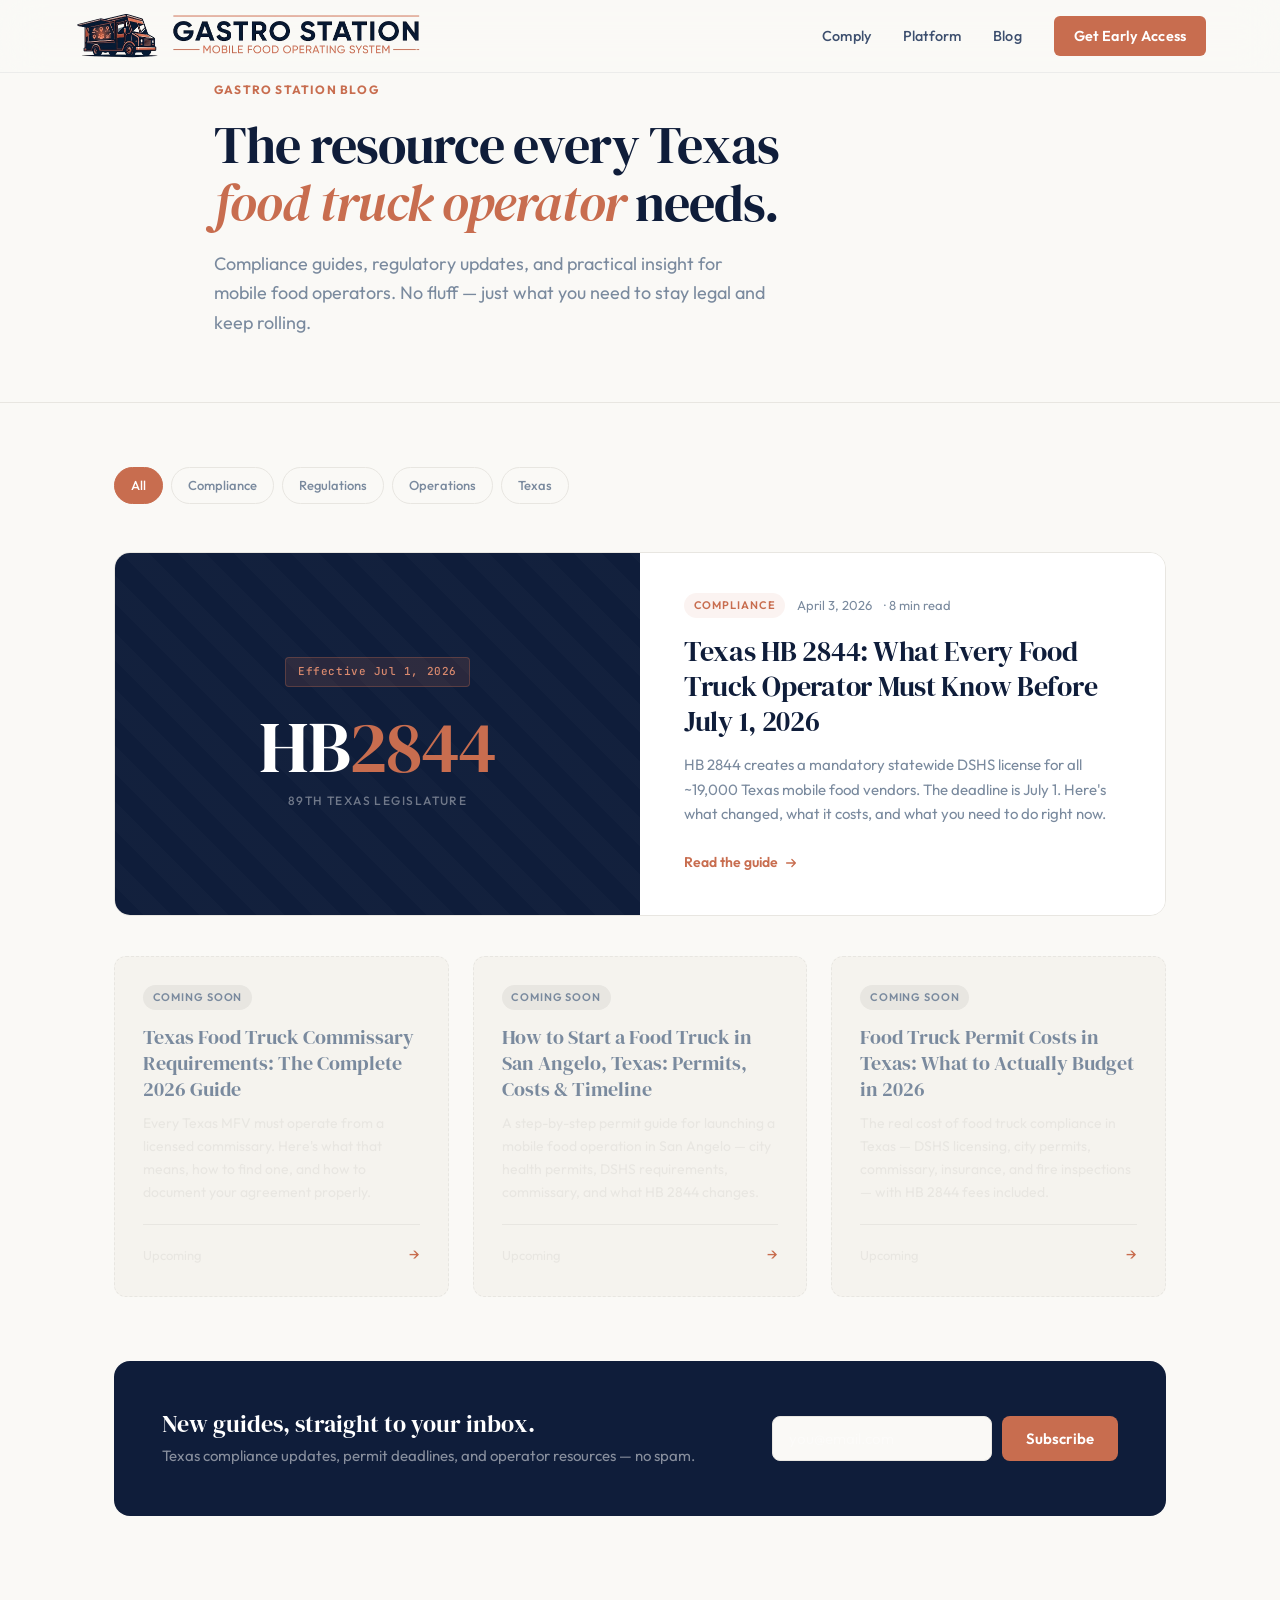
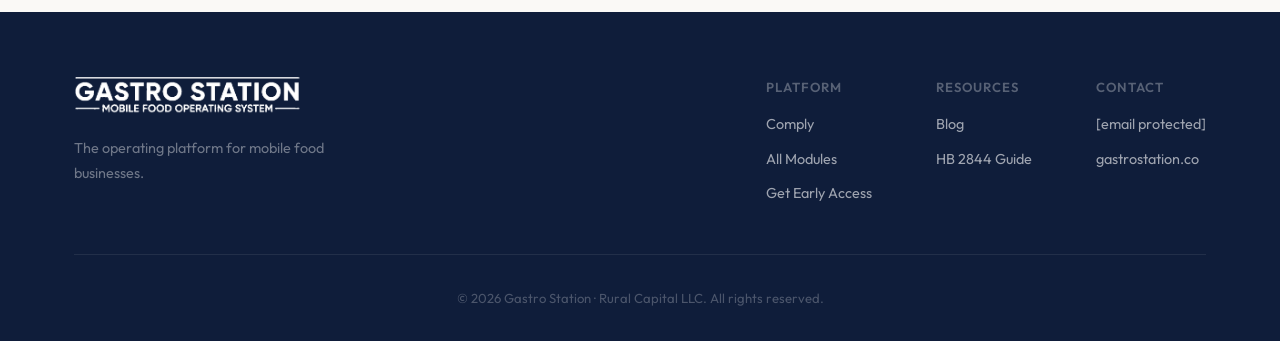
==== commit 6f6a003f: "Add files via upload corrected css naming and scrolling" ====
--- a/blog/index.html
+++ b/blog/index.html
@@ -40,8 +40,8 @@
         /* ── Blog index hero ─────────────────────────────────────────── */
         .blog-index-hero {
             padding: 5rem 0 4rem;
-            background: var(--color-surface, #fff);
-            border-bottom: 1px solid var(--color-border, #e5e7eb);
+            background: var(--off-white);
+            border-bottom: 1px solid var(--light-gray);
         }
 
         .blog-index-hero .container {
@@ -49,33 +49,34 @@
         }
 
         .blog-index-eyebrow {
-            font-family: 'Outfit', sans-serif;
+            font-family: var(--font-body);
             font-size: 0.75rem;
             font-weight: 700;
             text-transform: uppercase;
             letter-spacing: 0.1em;
-            color: var(--color-accent, #e03434);
+            color: var(--terra-cotta);
             margin-bottom: 1rem;
         }
 
         .blog-index-title {
-            font-family: 'DM Serif Display', Georgia, serif;
+            font-family: var(--font-display);
             font-size: clamp(2.25rem, 5vw, 3.25rem);
             font-weight: 400;
             line-height: 1.1;
-            color: var(--color-heading, #111827);
+            color: var(--navy);
             margin-bottom: 1.125rem;
             letter-spacing: -0.02em;
         }
 
         .blog-index-title em {
             font-style: italic;
+            color: var(--terra-cotta);
         }
 
         .blog-index-desc {
-            font-family: 'Outfit', sans-serif;
+            font-family: var(--font-body);
             font-size: 1.125rem;
-            color: var(--color-text-muted, #6b7280);
+            color: var(--warm-gray);
             line-height: 1.65;
             max-width: 560px;
         }
@@ -99,12 +100,12 @@
         }
 
         .blog-filter {
-            font-family: 'Outfit', sans-serif;
+            font-family: var(--font-body);
             font-size: 0.8125rem;
             font-weight: 500;
-            color: var(--color-text-muted, #6b7280);
+            color: var(--warm-gray);
             background: transparent;
-            border: 1px solid var(--color-border, #e5e7eb);
+            border: 1px solid var(--light-gray);
             border-radius: 100px;
             padding: 0.4rem 1rem;
             cursor: pointer;
@@ -114,9 +115,9 @@
 
         .blog-filter:hover,
         .blog-filter.active {
-            background: var(--color-accent, #e03434);
-            color: #fff;
-            border-color: var(--color-accent, #e03434);
+            background: var(--terra-cotta);
+            color: var(--white);
+            border-color: var(--terra-cotta);
         }
 
         /* Featured post */
@@ -124,8 +125,8 @@
             display: grid;
             grid-template-columns: 1fr 1fr;
             gap: 0;
-            background: #fff;
-            border: 1px solid var(--color-border, #e5e7eb);
+            background: var(--white);
+            border: 1px solid var(--light-gray);
             border-radius: 16px;
             overflow: hidden;
             margin-bottom: 2.5rem;
@@ -134,7 +135,7 @@
         }
 
         .blog-featured:hover {
-            box-shadow: 0 12px 40px rgba(0,0,0,0.08);
+            box-shadow: 0 12px 40px rgba(15, 29, 58, 0.08);
             transform: translateY(-2px);
         }
 
@@ -145,7 +146,7 @@
         }
 
         .blog-featured-visual {
-            background: var(--color-dark, #111827);
+            background: var(--navy);
             min-height: 280px;
             display: flex;
             align-items: center;
@@ -175,12 +176,12 @@
 
         .blog-featured-date-badge {
             display: inline-block;
-            font-family: 'JetBrains Mono', monospace;
+            font-family: var(--font-mono);
             font-size: 0.6875rem;
             font-weight: 500;
-            color: var(--color-accent, #e03434);
-            background: color-mix(in srgb, var(--color-accent, #e03434) 15%, transparent);
-            border: 1px solid color-mix(in srgb, var(--color-accent, #e03434) 30%, transparent);
+            color: var(--terra-cotta-light);
+            background: var(--terra-cotta-glow);
+            border: 1px solid rgba(200, 109, 79, 0.3);
             padding: 0.3rem 0.75rem;
             border-radius: 4px;
             letter-spacing: 0.05em;
@@ -188,21 +189,21 @@
         }
 
         .blog-featured-law {
-            font-family: 'DM Serif Display', Georgia, serif;
+            font-family: var(--font-display);
             font-size: 4.5rem;
             font-weight: 400;
-            color: #fff;
+            color: var(--white);
             line-height: 1;
             letter-spacing: -0.02em;
             margin-bottom: 0.5rem;
         }
 
         .blog-featured-law span {
-            color: var(--color-accent, #e03434);
+            color: var(--terra-cotta);
         }
 
         .blog-featured-law-sub {
-            font-family: 'Outfit', sans-serif;
+            font-family: var(--font-body);
             font-size: 0.75rem;
             font-weight: 500;
             color: rgba(255,255,255,0.4);
@@ -215,6 +216,7 @@
             display: flex;
             flex-direction: column;
             justify-content: center;
+            background: var(--white);
         }
 
         .blog-featured-meta {
@@ -225,44 +227,44 @@
         }
 
         .blog-tag {
-            font-family: 'Outfit', sans-serif;
+            font-family: var(--font-body);
             font-size: 0.6875rem;
             font-weight: 600;
             text-transform: uppercase;
             letter-spacing: 0.08em;
-            color: var(--color-accent, #e03434);
-            background: color-mix(in srgb, var(--color-accent, #e03434) 10%, transparent);
+            color: var(--terra-cotta);
+            background: var(--terra-cotta-subtle);
             padding: 0.2rem 0.6rem;
             border-radius: 100px;
         }
 
         .blog-date {
-            font-family: 'Outfit', sans-serif;
+            font-family: var(--font-body);
             font-size: 0.8125rem;
-            color: var(--color-text-muted, #9ca3af);
+            color: var(--warm-gray);
         }
 
         .blog-read-time {
-            font-family: 'Outfit', sans-serif;
+            font-family: var(--font-body);
             font-size: 0.8125rem;
-            color: var(--color-text-muted, #9ca3af);
+            color: var(--warm-gray);
         }
 
         .blog-featured-title {
-            font-family: 'DM Serif Display', Georgia, serif;
+            font-family: var(--font-display);
             font-size: clamp(1.375rem, 2.5vw, 1.75rem);
             font-weight: 400;
             line-height: 1.25;
-            color: var(--color-heading, #111827);
+            color: var(--navy);
             margin-bottom: 0.875rem;
             letter-spacing: -0.01em;
         }
 
         .blog-featured-excerpt {
-            font-family: 'Outfit', sans-serif;
+            font-family: var(--font-body);
             font-size: 0.9375rem;
             line-height: 1.65;
-            color: var(--color-text-muted, #6b7280);
+            color: var(--warm-gray);
             margin-bottom: 1.5rem;
         }
 
@@ -270,10 +272,10 @@
             display: inline-flex;
             align-items: center;
             gap: 0.375rem;
-            font-family: 'Outfit', sans-serif;
+            font-family: var(--font-body);
             font-size: 0.875rem;
             font-weight: 600;
-            color: var(--color-accent, #e03434);
+            color: var(--terra-cotta);
             text-decoration: none;
         }
 
@@ -293,8 +295,8 @@
         }
 
         .blog-card {
-            background: #fff;
-            border: 1px solid var(--color-border, #e5e7eb);
+            background: var(--white);
+            border: 1px solid var(--light-gray);
             border-radius: 12px;
             padding: 1.75rem;
             text-decoration: none;
@@ -304,7 +306,7 @@
         }
 
         .blog-card:hover {
-            box-shadow: 0 8px 24px rgba(0,0,0,0.07);
+            box-shadow: 0 8px 24px rgba(15, 29, 58, 0.07);
             transform: translateY(-2px);
         }
 
@@ -316,20 +318,20 @@
         }
 
         .blog-card-title {
-            font-family: 'DM Serif Display', Georgia, serif;
+            font-family: var(--font-display);
             font-size: 1.25rem;
             font-weight: 400;
             line-height: 1.3;
-            color: var(--color-heading, #111827);
+            color: var(--navy);
             margin-bottom: 0.625rem;
             flex-grow: 1;
         }
 
         .blog-card-excerpt {
-            font-family: 'Outfit', sans-serif;
+            font-family: var(--font-body);
             font-size: 0.875rem;
             line-height: 1.65;
-            color: var(--color-text-muted, #6b7280);
+            color: var(--warm-gray);
             margin-bottom: 1.25rem;
             flex-grow: 1;
         }
@@ -339,18 +341,18 @@
             align-items: center;
             justify-content: space-between;
             padding-top: 1rem;
-            border-top: 1px solid var(--color-border, #e5e7eb);
+            border-top: 1px solid var(--light-gray);
         }
 
         .blog-card-date {
-            font-family: 'Outfit', sans-serif;
+            font-family: var(--font-body);
             font-size: 0.8125rem;
-            color: var(--color-text-muted, #9ca3af);
+            color: var(--warm-gray);
         }
 
         .blog-card-arrow {
             font-size: 1rem;
-            color: var(--color-accent, #e03434);
+            color: var(--terra-cotta);
             transition: transform 0.15s;
         }
 
@@ -358,44 +360,44 @@
             transform: translateX(3px);
         }
 
-        /* Placeholder/coming-soon cards */
+        /* Placeholder cards */
         .blog-card-placeholder {
-            background: #fafafa;
+            background: var(--cream);
             border-style: dashed;
         }
 
         .blog-card-placeholder .blog-card-title {
-            color: var(--color-text-muted, #9ca3af);
+            color: var(--warm-gray);
         }
 
         .blog-card-placeholder .blog-card-excerpt {
-            color: #d1d5db;
+            color: var(--light-gray);
         }
 
         .blog-card-placeholder .blog-card-footer {
-            border-top-color: #f3f4f6;
+            border-top-color: var(--light-gray);
         }
 
         .blog-card-placeholder .blog-card-date {
-            color: #d1d5db;
+            color: var(--light-gray);
         }
 
         .coming-soon-badge {
-            font-family: 'Outfit', sans-serif;
+            font-family: var(--font-body);
             font-size: 0.6875rem;
             font-weight: 600;
             text-transform: uppercase;
             letter-spacing: 0.08em;
-            color: #9ca3af;
-            background: #f3f4f6;
+            color: var(--warm-gray);
+            background: var(--light-gray);
             padding: 0.2rem 0.6rem;
             border-radius: 100px;
         }
 
-        /* Newsletter / subscribe strip */
+        /* Subscribe strip */
         .blog-subscribe {
             margin-top: 4rem;
-            background: var(--color-dark, #111827);
+            background: var(--navy);
             border-radius: 16px;
             padding: 3rem;
             display: flex;
@@ -412,18 +414,18 @@
         }
 
         .blog-subscribe-text h3 {
-            font-family: 'DM Serif Display', Georgia, serif;
+            font-family: var(--font-display);
             font-size: 1.5rem;
             font-weight: 400;
-            color: #fff;
+            color: var(--white);
             margin-bottom: 0.375rem;
             line-height: 1.25;
         }
 
         .blog-subscribe-text p {
-            font-family: 'Outfit', sans-serif;
+            font-family: var(--font-body);
             font-size: 0.9375rem;
-            color: rgba(255,255,255,0.55);
+            color: rgba(255,255,255,0.5);
             margin: 0;
             line-height: 1.5;
         }
@@ -442,11 +444,11 @@
         }
 
         .blog-subscribe-input {
-            font-family: 'Outfit', sans-serif;
+            font-family: var(--font-body);
             font-size: 0.9375rem;
             background: rgba(255,255,255,0.08);
             border: 1px solid rgba(255,255,255,0.15);
-            color: #fff;
+            color: var(--white);
             padding: 0.75rem 1.125rem;
             border-radius: 8px;
             outline: none;
@@ -463,26 +465,26 @@
         }
 
         .blog-subscribe-btn {
-            font-family: 'Outfit', sans-serif;
+            font-family: var(--font-body);
             font-weight: 600;
             font-size: 0.9375rem;
-            background: var(--color-accent, #e03434);
-            color: #fff;
+            background: var(--terra-cotta);
+            color: var(--white);
             border: none;
             padding: 0.75rem 1.5rem;
             border-radius: 8px;
             cursor: pointer;
             white-space: nowrap;
-            transition: opacity 0.15s;
+            transition: background 0.2s;
         }
 
         .blog-subscribe-btn:hover {
-            opacity: 0.88;
+            background: var(--terra-cotta-dark);
         }
 
         /* Nav logo */
         .nav-logo-img {
-            height: 36px;
+            height: 44px;
             width: auto;
         }
     </style>
@@ -652,7 +654,7 @@
                     </div>
                     <div class="footer-col">
                         <h4>Contact</h4>
-                        <a href="mailto:jeremy@gastrostation.co">jeremy@gastrostation.co</a>
+                        <a href="/cdn-cgi/l/email-protection#b7ddd2c5d2dacef7d0d6c4c3c5d8c4c3d6c3ded8d999d4d8"><span class="__cf_email__" data-cfemail="f8929d8a9d9581b89f998b8c8a978b8c998c919796d69b97">[email&#160;protected]</span></a>
                         <a href="https://gastrostation.co">gastrostation.co</a>
                     </div>
                 </div>
@@ -663,11 +665,11 @@
         </div>
     </footer>
 
-    <script>
+    <script data-cfasync="false" src="/cdn-cgi/scripts/5c5dd728/cloudflare-static/email-decode.min.js"></script><script>
         // Nav scroll
         const nav = document.getElementById('nav');
         window.addEventListener('scroll', () => {
-            nav.classList.toggle('nav-scrolled', window.scrollY > 20);
+            nav.classList.toggle('scrolled', window.scrollY > 20);
         });
 
         // Mobile nav toggle
@@ -675,12 +677,4 @@
         const mobileNav = document.getElementById('mobile-nav');
         if (toggle && mobileNav) {
             toggle.addEventListener('click', () => {
-                const expanded = toggle.getAttribute('aria-expanded') === 'true';
-                toggle.setAttribute('aria-expanded', String(!expanded));
-                mobileNav.classList.toggle('active');
-            });
-        }
-    </script>
-
-</body>
-</html>
+               
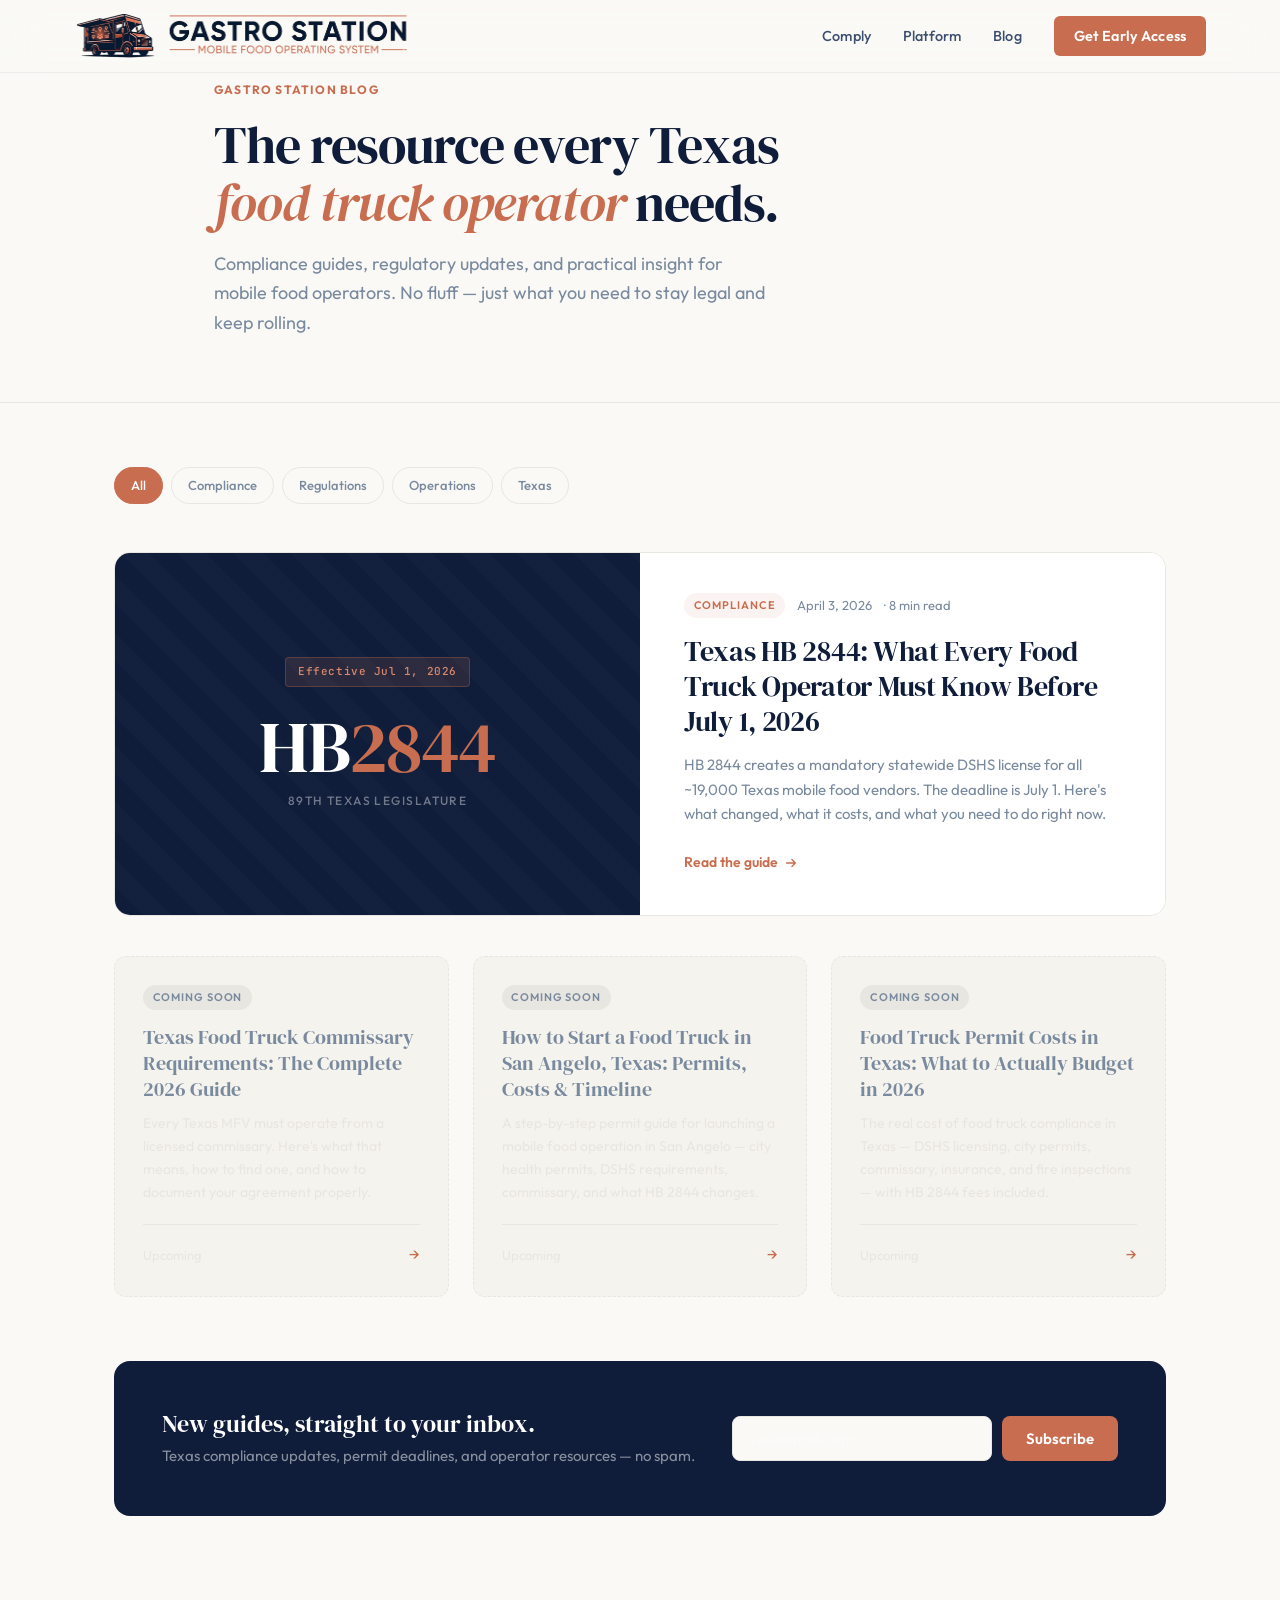
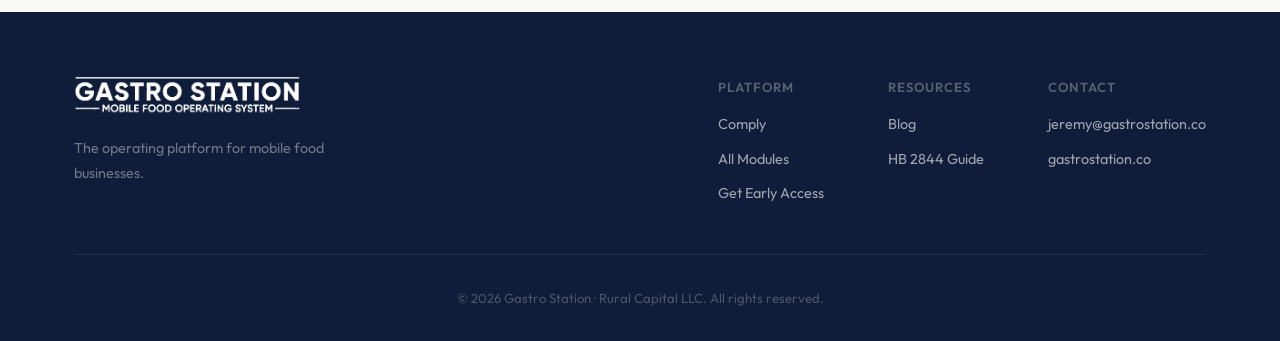
==== commit c164424d: "Remove Cloudflare email-decode dependency from pages Co-authored-by: Jeremy Fluhmann <fluhmann@gmail" ====
--- a/blog/index.html
+++ b/blog/index.html
@@ -654,7 +654,7 @@
                     </div>
                     <div class="footer-col">
                         <h4>Contact</h4>
-                        <a href="/cdn-cgi/l/email-protection#b7ddd2c5d2dacef7d0d6c4c3c5d8c4c3d6c3ded8d999d4d8"><span class="__cf_email__" data-cfemail="f8929d8a9d9581b89f998b8c8a978b8c998c919796d69b97">[email&#160;protected]</span></a>
+                        <a href="mailto:jeremy@gastrostation.co">jeremy@gastrostation.co</a>
                         <a href="https://gastrostation.co">gastrostation.co</a>
                     </div>
                 </div>
@@ -665,16 +665,7 @@
         </div>
     </footer>
 
-    <script data-cfasync="false" src="/cdn-cgi/scripts/5c5dd728/cloudflare-static/email-decode.min.js"></script><script>
-        // Nav scroll
-        const nav = document.getElementById('nav');
-        window.addEventListener('scroll', () => {
-            nav.classList.toggle('scrolled', window.scrollY > 20);
-        });
-
-        // Mobile nav toggle
-        const toggle = document.querySelector('.nav-toggle');
-        const mobileNav = document.getElementById('mobile-nav');
-        if (toggle && mobileNav) {
-            toggle.addEventListener('click', () => {
+    <script src="../js/main.js" defer></script>
+</body>
+</html>
                
--- a/css/style.css
+++ b/css/style.css
@@ -61,6 +61,7 @@
     scroll-behavior: smooth;
     -webkit-font-smoothing: antialiased;
     -moz-osx-font-smoothing: grayscale;
+    overflow-x: clip;
 }
 
 body {
@@ -198,17 +199,23 @@
     align-items: center;
     justify-content: space-between;
     height: 72px;
+    gap: 0.75rem;
 }
 
 .nav-logo {
     display: flex;
     align-items: center;
     text-decoration: none;
+    min-width: 0;
+    flex: 1 1 auto;
+    max-width: 340px;
 }
 
 .nav-logo-img {
-    height: 44px;
-    width: auto;
+    display: block;
+    width: 100%;
+    height: auto;
+    max-height: 44px;
 }
 
 .nav-links {
@@ -250,6 +257,7 @@
     border: none;
     cursor: pointer;
     padding: 4px;
+    flex: 0 0 auto;
 }
 
 .nav-toggle span {
@@ -810,6 +818,10 @@
     color: var(--warm-gray);
     font-weight: 500;
     flex-wrap: wrap;
+}
+
+.pricing-details span {
+    overflow-wrap: anywhere;
 }
 
 .pricing-divider {
@@ -1105,6 +1117,9 @@
 input[type="text"],
 input[type="email"],
 select {
+    width: 100%;
+    max-width: 100%;
+    min-width: 0;
     padding: 0.75rem 1rem;
     font-family: var(--font-body);
     font-size: 0.95rem;
@@ -1118,6 +1133,7 @@
 }
 
 select {
+    display: block;
     background-image: url("data:image/svg+xml,%3Csvg xmlns='http://www.w3.org/2000/svg' width='12' height='8' viewBox='0 0 12 8'%3E%3Cpath d='M1 1l5 5 5-5' stroke='%234a4a6a' stroke-width='1.5' fill='none' stroke-linecap='round'/%3E%3C/svg%3E");
     background-repeat: no-repeat;
     background-position: right 1rem center;
@@ -1257,6 +1273,8 @@
 
     .nav-links { display: none; }
     .nav-toggle { display: flex; }
+    .nav-logo { max-width: calc(100% - 56px); }
+    .nav-logo-img { max-height: 36px; }
 
     .hero {
         padding: 8rem 0 4rem;
@@ -1294,6 +1312,10 @@
         gap: 2.5rem;
     }
 
+    .signup-form-wrapper {
+        padding: 1.5rem;
+    }
+
     .form-row {
         grid-template-columns: 1fr;
     }
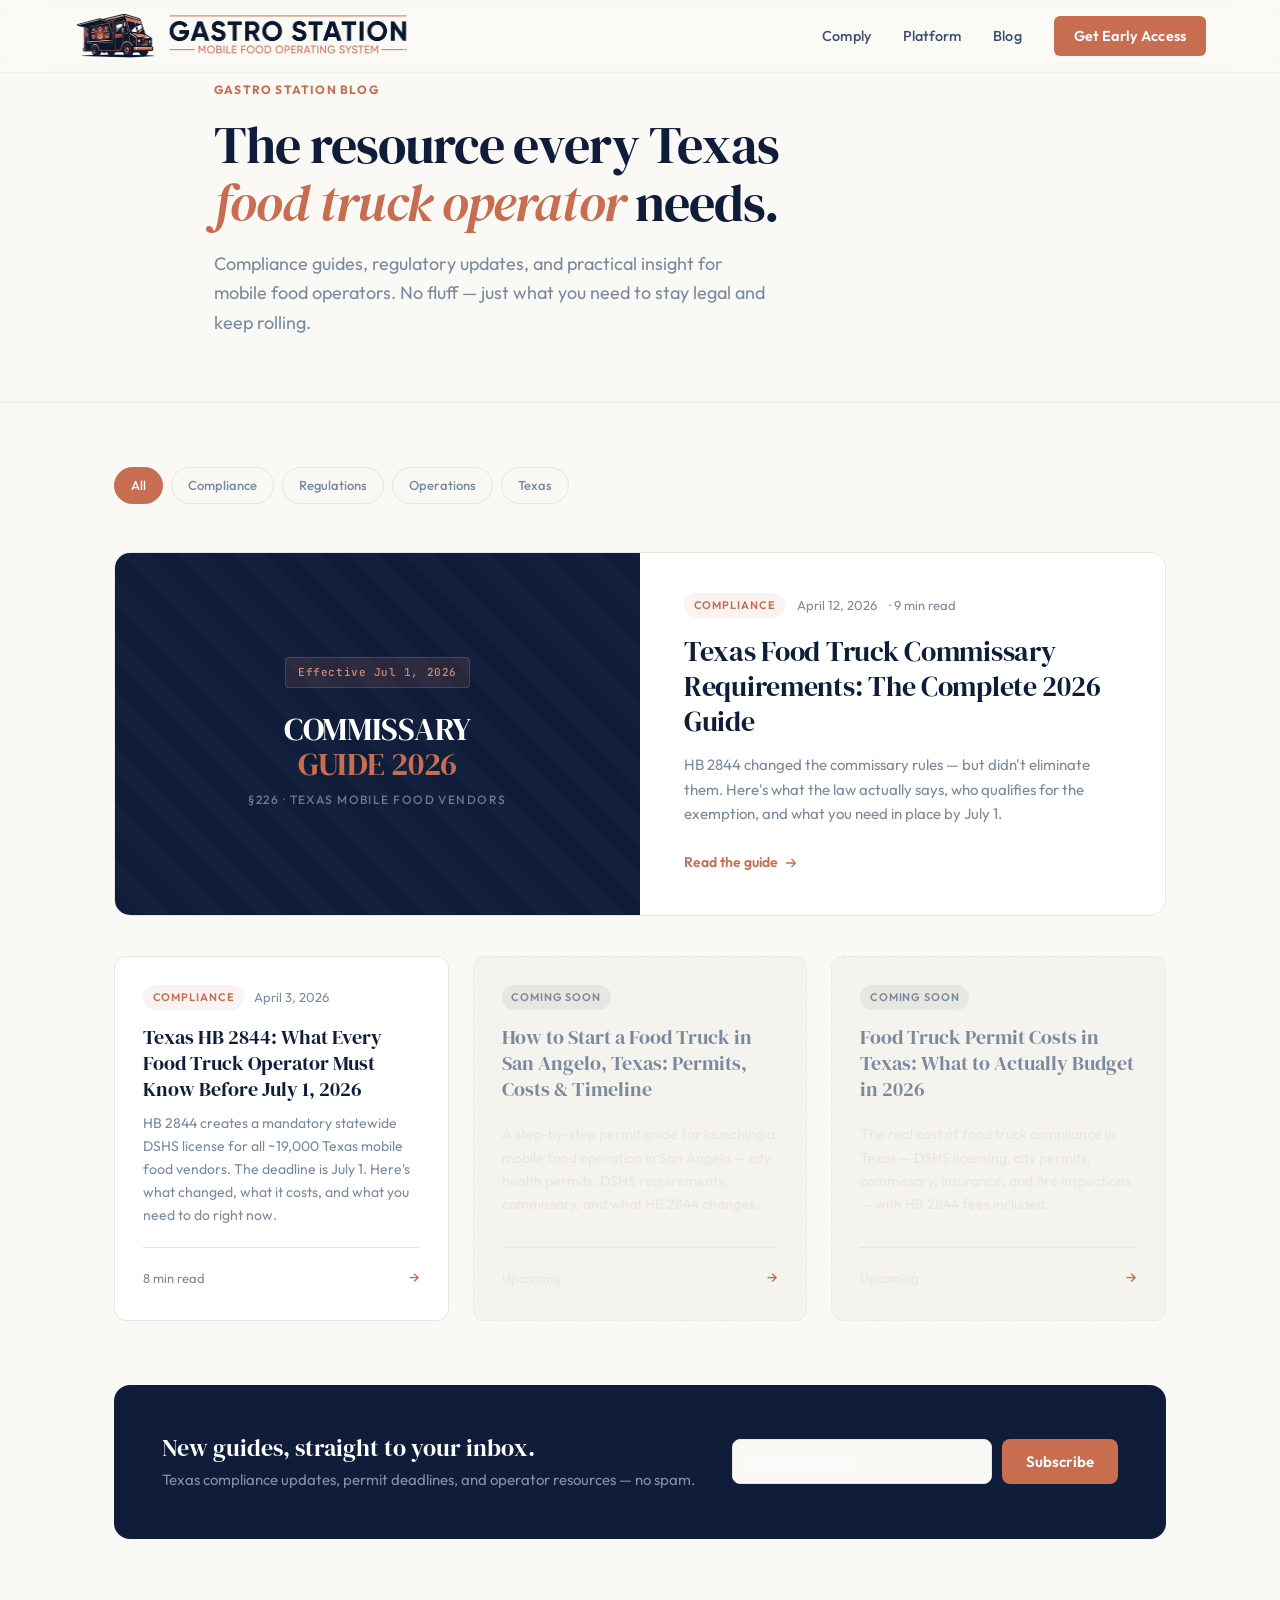
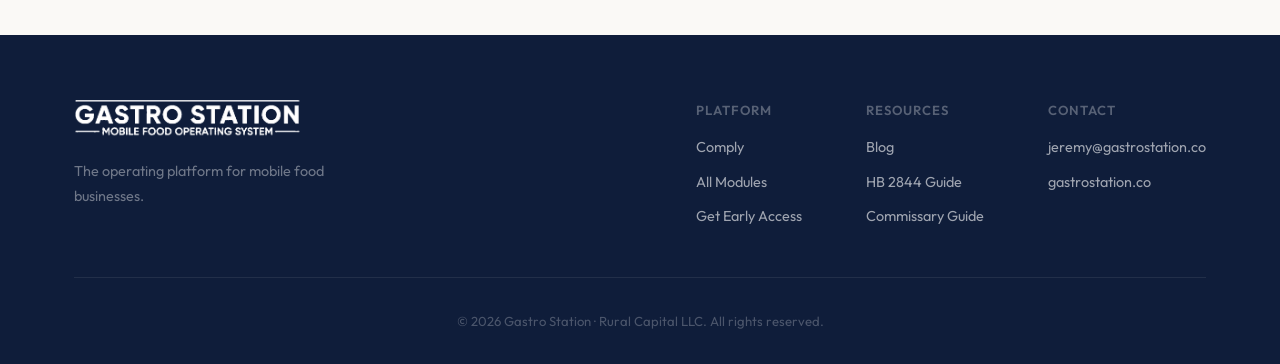
==== commit fac02915: "feat: add Texas food truck commissary requirements blog post Adds the 2026 commissary guide as new f" ====
--- a/blog/index.html
+++ b/blog/index.html
@@ -539,23 +539,23 @@
                 <a href="#" class="blog-filter">Texas</a>
             </div>
 
-            <!-- Featured post -->
-            <a href="/blog/texas-hb-2844-food-truck-license.html" class="blog-featured" aria-label="Read: Texas HB 2844 — What Every Food Truck Operator Must Know Before July 1, 2026">
+            <!-- Featured post — Commissary Guide (newest) -->
+            <a href="/blog/texas-food-truck-commissary-requirements-2026.html" class="blog-featured" aria-label="Read: Texas Food Truck Commissary Requirements: The Complete 2026 Guide">
                 <div class="blog-featured-visual">
                     <div class="blog-featured-visual-inner">
                         <div class="blog-featured-date-badge">Effective Jul 1, 2026</div>
-                        <div class="blog-featured-law">HB<span>2844</span></div>
-                        <div class="blog-featured-law-sub">89th Texas Legislature</div>
+                        <div class="blog-featured-law" style="font-size:2rem;line-height:1.1;letter-spacing:-0.01em;">COMMISSARY<br><span>GUIDE 2026</span></div>
+                        <div class="blog-featured-law-sub">§226 · Texas Mobile Food Vendors</div>
                     </div>
                 </div>
                 <div class="blog-featured-content">
                     <div class="blog-featured-meta">
                         <span class="blog-tag">Compliance</span>
-                        <span class="blog-date">April 3, 2026</span>
-                        <span class="blog-read-time">· 8 min read</span>
-                    </div>
-                    <h2 class="blog-featured-title">Texas HB 2844: What Every Food Truck Operator Must Know Before July 1, 2026</h2>
-                    <p class="blog-featured-excerpt">HB 2844 creates a mandatory statewide DSHS license for all ~19,000 Texas mobile food vendors. The deadline is July 1. Here's what changed, what it costs, and what you need to do right now.</p>
+                        <span class="blog-date">April 12, 2026</span>
+                        <span class="blog-read-time">· 9 min read</span>
+                    </div>
+                    <h2 class="blog-featured-title">Texas Food Truck Commissary Requirements: The Complete 2026 Guide</h2>
+                    <p class="blog-featured-excerpt">HB 2844 changed the commissary rules — but didn't eliminate them. Here's what the law actually says, who qualifies for the exemption, and what you need in place by July 1.</p>
                     <span class="blog-read-link">
                         Read the guide
                         <svg viewBox="0 0 16 16" fill="none" width="14" height="14"><path d="M3 8h10M9 4l4 4-4 4" stroke="currentColor" stroke-width="1.5" stroke-linecap="round" stroke-linejoin="round"/></svg>
@@ -563,21 +563,22 @@
                 </div>
             </a>
 
-            <!-- Post grid — coming soon placeholders to show the pattern -->
+            <!-- Post grid -->
             <div class="blog-grid">
 
-                <!-- Placeholder 2 -->
-                <div class="blog-card blog-card-placeholder" aria-hidden="true">
+                <!-- Post 1 — HB 2844 Guide -->
+                <a href="/blog/texas-hb-2844-food-truck-license.html" class="blog-card" aria-label="Read: Texas HB 2844 — What Every Food Truck Operator Must Know Before July 1, 2026">
                     <div class="blog-card-meta">
-                        <span class="coming-soon-badge">Coming Soon</span>
-                    </div>
-                    <h3 class="blog-card-title">Texas Food Truck Commissary Requirements: The Complete 2026 Guide</h3>
-                    <p class="blog-card-excerpt">Every Texas MFV must operate from a licensed commissary. Here's what that means, how to find one, and how to document your agreement properly.</p>
+                        <span class="blog-tag">Compliance</span>
+                        <span class="blog-date">April 3, 2026</span>
+                    </div>
+                    <h3 class="blog-card-title">Texas HB 2844: What Every Food Truck Operator Must Know Before July 1, 2026</h3>
+                    <p class="blog-card-excerpt">HB 2844 creates a mandatory statewide DSHS license for all ~19,000 Texas mobile food vendors. The deadline is July 1. Here's what changed, what it costs, and what you need to do right now.</p>
                     <div class="blog-card-footer">
-                        <span class="blog-card-date">Upcoming</span>
+                        <span class="blog-card-date">8 min read</span>
                         <span class="blog-card-arrow">→</span>
                     </div>
-                </div>
+                </a>
 
                 <!-- Placeholder 3 -->
                 <div class="blog-card blog-card-placeholder" aria-hidden="true">
@@ -651,6 +652,7 @@
                         <h4>Resources</h4>
                         <a href="/blog/">Blog</a>
                         <a href="/blog/texas-hb-2844-food-truck-license.html">HB 2844 Guide</a>
+                        <a href="/blog/texas-food-truck-commissary-requirements-2026.html">Commissary Guide</a>
                     </div>
                     <div class="footer-col">
                         <h4>Contact</h4>
